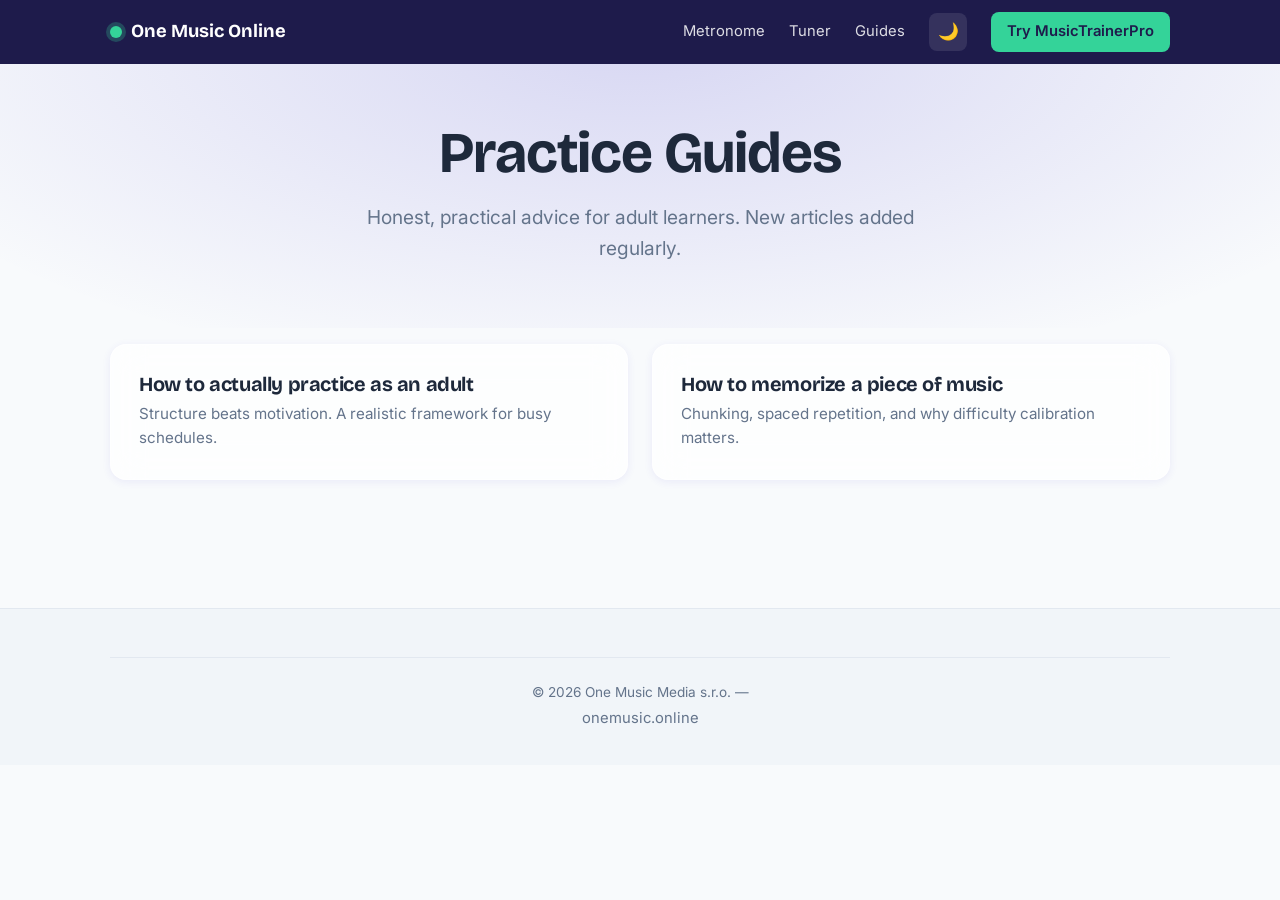
==== blog/index.html @ 5e0e583d "feat: initial scaffold — free music tools site Static site for onemusic.online. All four tools worki" ====
<!DOCTYPE html>
<html lang="en" data-theme="light">
<head>
    <meta charset="UTF-8">
    <meta name="viewport" content="width=device-width, initial-scale=1.0">
    <title>Practice Guides for Musicians | One Music Online</title>
    <meta name="description" content="Practical, no-fluff guides on practising, memorizing music, and music theory for adult learners.">
    <link rel="canonical" href="https://onemusic.online/blog/">
    <link rel="preconnect" href="https://fonts.googleapis.com">
    <link rel="preconnect" href="https://fonts.gstatic.com" crossorigin>
    <link href="https://fonts.googleapis.com/css2?family=Bricolage+Grotesque:wght@600;700;800&family=Inter:wght@400;500;600;700&display=swap" rel="stylesheet">
    <link rel="stylesheet" href="/assets/css/site.css">
</head>
<body>
    <nav class="nav">
        <div class="container nav__inner">
            <a class="nav__brand" href="/"><span class="nav__dot"></span>One Music Online</a>
            <div class="nav__links">
                <a href="/tools/metronome.html">Metronome</a>
                <a href="/tools/tuner.html">Tuner</a>
                <a href="/blog/">Guides</a>
                <button class="theme-toggle" aria-label="Toggle theme">🌙</button>
                <a class="nav__cta" href="https://musictrainer.pro">Try MusicTrainerPro</a>
            </div>
        </div>
    </nav>

    <header class="hero" style="padding:3.5rem 0 2rem">
        <div class="container">
            <h1>Practice Guides</h1>
            <p>Honest, practical advice for adult learners. New articles added regularly.</p>
        </div>
    </header>

    <section class="section" style="padding-top:1rem">
        <div class="container">
            <div class="grid">
                <a class="card" href="/blog/how-to-practice-as-an-adult.html">
                    <h3>How to actually practice as an adult</h3>
                    <p>Structure beats motivation. A realistic framework for busy schedules.</p>
                </a>
                <a class="card" href="/blog/how-to-memorize-a-piece.html">
                    <h3>How to memorize a piece of music</h3>
                    <p>Chunking, spaced repetition, and why difficulty calibration matters.</p>
                </a>
                <!-- AGENT NOTE: Content Agent appends new article cards here. See docs/08 SOP-01. -->
            </div>
        </div>
    </section>

    <footer class="footer">
        <div class="container">
            <div class="footer__bottom">© <span id="year"></span> One Music Media s.r.o. — <a href="/">onemusic.online</a></div>
        </div>
    </footer>

    <script src="/assets/js/theme.js"></script>
    <script>document.getElementById('year').textContent = new Date().getFullYear();</script>
</body>
</html>
---- assets/css/site.css ----
/* ════════════════════════════════════════════════════════════
   onemusic.online — shared design system
   Brand DNA matches MusicTrainerPro:
   Indigo #4338CA · Emerald #34D399 · Deep #1E1B4B
   Fonts: Bricolage Grotesque (display), Inter (body)
   Light/dark via [data-theme]
════════════════════════════════════════════════════════════ */

:root, [data-theme="light"] {
    --primary: #4338CA;
    --primary-dark: #3730A3;
    --primary-light: #6366F1;
    --accent: #34D399;
    --accent-dark: #10B981;
    --deep: #1E1B4B;
    --surface: #F8FAFC;
    --surface-2: #F1F5F9;
    --text: #1E293B;
    --text-muted: #64748B;
    --border: #E2E8F0;

    --glass-bg: rgba(255,255,255,0.72);
    --glass-border: rgba(255,255,255,0.5);
    --glass-blur: blur(16px);

    --shadow-sm: 0 1px 2px rgba(0,0,0,0.05);
    --shadow: 0 2px 8px rgba(67,56,202,0.08);
    --shadow-lg: 0 8px 24px rgba(67,56,202,0.12);
    --shadow-float: 0 16px 48px rgba(67,56,202,0.15);

    --radius-sm: 8px;
    --radius: 12px;
    --radius-lg: 16px;
    --radius-xl: 24px;

    --font-display: 'Bricolage Grotesque', 'Helvetica Neue', sans-serif;
    --font-body: 'Inter', 'Helvetica Neue', sans-serif;
}

[data-theme="dark"] {
    --primary: #818CF8;
    --primary-dark: #6366F1;
    --primary-light: #A5B4FC;
    --accent: #6EE7B7;
    --accent-dark: #34D399;
    --surface: #0B0F1A;
    --surface-2: #151B2B;
    --text: #F1F5F9;
    --text-muted: #94A3B8;
    --border: #1E293B;
    --glass-bg: rgba(11,15,26,0.8);
    --glass-border: rgba(255,255,255,0.08);
    --shadow: 0 2px 8px rgba(0,0,0,0.4);
    --shadow-lg: 0 8px 24px rgba(0,0,0,0.5);
    --shadow-float: 0 16px 48px rgba(0,0,0,0.6);
}

* { box-sizing: border-box; margin: 0; padding: 0; }

html { scroll-behavior: smooth; }

body {
    font-family: var(--font-body);
    font-size: 1rem;
    line-height: 1.6;
    color: var(--text);
    background: var(--surface);
    -webkit-font-smoothing: antialiased;
}

h1, h2, h3, .display {
    font-family: var(--font-display);
    line-height: 1.15;
    letter-spacing: -0.02em;
    color: var(--text);
}

a { color: var(--primary); text-decoration: none; }
a:hover { text-decoration: underline; }

.container { max-width: 1100px; margin: 0 auto; padding: 0 1.25rem; }

/* ── Top nav ── */
.nav {
    position: sticky; top: 0; z-index: 50;
    background: var(--deep);
    color: #fff;
}
.nav__inner {
    display: flex; align-items: center; justify-content: space-between;
    height: 64px;
}
.nav__brand { display: flex; align-items: center; gap: .55rem; font-family: var(--font-display); font-weight: 700; font-size: 1.15rem; color: #fff; }
.nav__brand:hover { text-decoration: none; }
.nav__dot { width: 12px; height: 12px; border-radius: 50%; background: var(--accent); box-shadow: 0 0 0 4px rgba(52,211,153,.25); }
.nav__links { display: flex; align-items: center; gap: 1.5rem; }
.nav__links a { color: rgba(255,255,255,.85); font-size: .925rem; }
.nav__links a:hover { color: #fff; text-decoration: none; }
.nav__cta {
    background: var(--accent); color: var(--deep) !important;
    padding: .5rem 1rem; border-radius: var(--radius-sm); font-weight: 600;
}
.nav__cta:hover { background: var(--accent-dark); }
.theme-toggle {
    background: rgba(255,255,255,.1); color: #fff; border: 0;
    width: 38px; height: 38px; border-radius: var(--radius-sm); cursor: pointer; font-size: 1.05rem;
}
.theme-toggle:hover { background: rgba(255,255,255,.2); }

/* ── Hero ── */
.hero {
    padding: 5rem 0 4rem;
    background: radial-gradient(1200px 500px at 50% -10%, rgba(67,56,202,.18), transparent 70%);
    text-align: center;
}
.hero h1 { font-size: clamp(2.2rem, 5vw, 3.6rem); margin-bottom: 1rem; }
.hero p { font-size: 1.2rem; color: var(--text-muted); max-width: 620px; margin: 0 auto 2rem; }
.hero .accent { color: var(--primary); }

/* ── Buttons ── */
.btn {
    display: inline-flex; align-items: center; gap: .5rem;
    padding: .8rem 1.5rem; border-radius: var(--radius); font-weight: 600;
    border: 0; cursor: pointer; font-size: 1rem; font-family: var(--font-body);
    transition: transform .12s ease, box-shadow .12s ease;
}
.btn:hover { text-decoration: none; transform: translateY(-1px); }
.btn--primary { background: var(--primary); color: #fff; box-shadow: var(--shadow); }
.btn--primary:hover { background: var(--primary-dark); box-shadow: var(--shadow-lg); }
.btn--accent { background: var(--accent); color: var(--deep); }
.btn--accent:hover { background: var(--accent-dark); }
.btn--ghost { background: transparent; color: var(--primary); border: 1.5px solid var(--border); }
.btn--lg { padding: 1rem 2rem; font-size: 1.1rem; }

/* ── Section ── */
.section { padding: 4rem 0; }
.section__head { text-align: center; margin-bottom: 2.5rem; }
.section__head h2 { font-size: clamp(1.8rem, 4vw, 2.4rem); margin-bottom: .75rem; }
.section__head p { color: var(--text-muted); max-width: 560px; margin: 0 auto; }

/* ── Tool grid ── */
.grid { display: grid; gap: 1.5rem; grid-template-columns: repeat(auto-fit, minmax(260px, 1fr)); }
.card {
    background: var(--glass-bg);
    backdrop-filter: var(--glass-blur);
    -webkit-backdrop-filter: var(--glass-blur);
    border: 1px solid var(--glass-border);
    border-radius: var(--radius-lg);
    padding: 1.75rem;
    box-shadow: var(--shadow);
    transition: transform .15s ease, box-shadow .15s ease;
    display: block; color: var(--text);
}
a.card:hover { text-decoration: none; transform: translateY(-3px); box-shadow: var(--shadow-lg); }
.card__icon { font-size: 2rem; margin-bottom: .75rem; display: block; }
.card h3 { font-size: 1.25rem; margin-bottom: .4rem; }
.card p { color: var(--text-muted); font-size: .95rem; }
.card--soon { opacity: .6; }
.badge {
    display: inline-block; font-size: .7rem; font-weight: 700; letter-spacing: .03em;
    text-transform: uppercase; padding: .2rem .55rem; border-radius: 999px;
    background: var(--surface-2); color: var(--text-muted); margin-left: .5rem;
}
.badge--new { background: rgba(52,211,153,.18); color: var(--accent-dark); }

/* ── Tool page shell ── */
.tool { max-width: 640px; margin: 0 auto; padding: 3rem 1.25rem; text-align: center; }
.tool h1 { font-size: 2.2rem; margin-bottom: .5rem; }
.tool__sub { color: var(--text-muted); margin-bottom: 2.5rem; }
.tool__panel {
    background: var(--glass-bg); backdrop-filter: var(--glass-blur);
    border: 1px solid var(--glass-border); border-radius: var(--radius-xl);
    padding: 2.5rem 2rem; box-shadow: var(--shadow-lg);
}
.tool__readout { font-family: var(--font-display); font-weight: 700; }
.control-row { display: flex; align-items: center; justify-content: center; gap: 1rem; flex-wrap: wrap; margin: 1.25rem 0; }
input[type="range"] { width: 100%; accent-color: var(--primary); }
select, input[type="number"] {
    font-family: var(--font-body); font-size: 1rem; padding: .55rem .75rem;
    border: 1.5px solid var(--border); border-radius: var(--radius-sm);
    background: var(--surface); color: var(--text);
}
.iconbtn {
    width: 44px; height: 44px; border-radius: var(--radius-sm); border: 1.5px solid var(--border);
    background: var(--surface); color: var(--text); cursor: pointer; font-size: 1.2rem;
}
.iconbtn:hover { border-color: var(--primary); }

/* ── SEO content prose ── */
.prose { max-width: 720px; margin: 0 auto; }
.prose h2 { font-size: 1.5rem; margin: 2rem 0 .75rem; }
.prose p { color: var(--text-muted); margin-bottom: 1rem; }
.prose ul { color: var(--text-muted); margin: 0 0 1rem 1.25rem; }

/* ── CTA band ── */
.cta-band {
    background: linear-gradient(135deg, var(--deep), var(--primary));
    color: #fff; border-radius: var(--radius-xl);
    padding: 3rem 2rem; text-align: center; margin: 3rem 0;
}
.cta-band h2 { color: #fff; margin-bottom: .75rem; }
.cta-band p { color: rgba(255,255,255,.85); margin-bottom: 1.5rem; }

/* ── Footer ── */
.footer { background: var(--surface-2); border-top: 1px solid var(--border); padding: 3rem 0 2rem; margin-top: 4rem; }
.footer__grid { display: grid; gap: 2rem; grid-template-columns: 2fr 1fr 1fr 1fr; margin-bottom: 2rem; }
.footer__brand { font-family: var(--font-display); font-weight: 700; font-size: 1.1rem; margin-bottom: .5rem; }
.footer h4 { font-size: .85rem; text-transform: uppercase; letter-spacing: .05em; color: var(--text-muted); margin-bottom: .75rem; }
.footer a { display: block; color: var(--text-muted); font-size: .925rem; padding: .2rem 0; }
.footer a:hover { color: var(--primary); }
.footer__bottom { border-top: 1px solid var(--border); padding-top: 1.5rem; color: var(--text-muted); font-size: .85rem; text-align: center; }

@media (max-width: 720px) {
    .nav__links a:not(.nav__cta) { display: none; }
    .footer__grid { grid-template-columns: 1fr 1fr; }
}
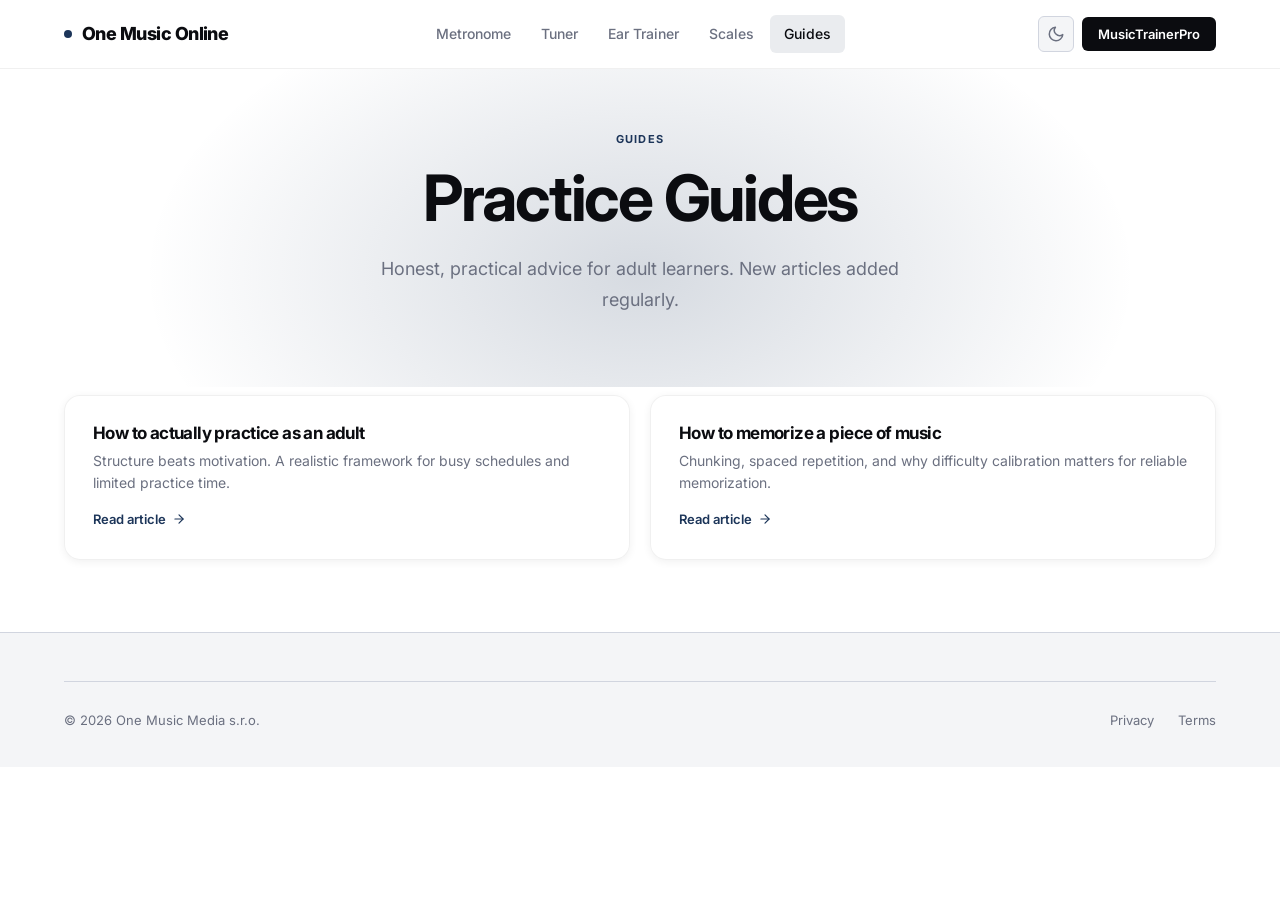
==== commit fe753fb6: "Redesign: ink/navy palette, Inter font, SVG icons, zero emoji - Replace indigo/emerald with ink + na" ====
--- a/blog/index.html
+++ b/blog/index.html
@@ -3,54 +3,92 @@
 <head>
     <meta charset="UTF-8">
     <meta name="viewport" content="width=device-width, initial-scale=1.0">
+    <meta http-equiv="X-UA-Compatible" content="IE=edge">
     <title>Practice Guides for Musicians | One Music Online</title>
     <meta name="description" content="Practical, no-fluff guides on practising, memorizing music, and music theory for adult learners.">
+    <meta name="robots" content="index, follow">
     <link rel="canonical" href="https://onemusic.online/blog/">
+    <meta property="og:type" content="website">
+    <meta property="og:url" content="https://onemusic.online/blog/">
+    <meta property="og:title" content="Practice Guides — One Music Online">
+    <meta property="og:description" content="Practical guides on practising, memorizing music, and theory for adult learners.">
+    <link rel="icon" type="image/svg+xml" href="data:image/svg+xml,%3Csvg xmlns='http://www.w3.org/2000/svg' viewBox='0 0 24 24' fill='none' stroke='%23141619' stroke-width='2' stroke-linecap='round' stroke-linejoin='round'%3E%3Cpath d='M2 3h6a4 4 0 0 1 4 4v14a3 3 0 0 0-3-3H2z'/%3E%3Cpath d='M22 3h-6a4 4 0 0 0-4 4v14a3 3 0 0 1 3-3h7z'/%3E%3C/svg%3E">
     <link rel="preconnect" href="https://fonts.googleapis.com">
     <link rel="preconnect" href="https://fonts.gstatic.com" crossorigin>
-    <link href="https://fonts.googleapis.com/css2?family=Bricolage+Grotesque:wght@600;700;800&family=Inter:wght@400;500;600;700&display=swap" rel="stylesheet">
+    <link href="https://fonts.googleapis.com/css2?family=Inter:wght@400;500;600;700;800&display=swap" rel="stylesheet">
     <link rel="stylesheet" href="/assets/css/site.css">
 </head>
 <body>
-    <nav class="nav">
-        <div class="container nav__inner">
-            <a class="nav__brand" href="/"><span class="nav__dot"></span>One Music Online</a>
-            <div class="nav__links">
-                <a href="/tools/metronome.html">Metronome</a>
-                <a href="/tools/tuner.html">Tuner</a>
-                <a href="/blog/">Guides</a>
-                <button class="theme-toggle" aria-label="Toggle theme">🌙</button>
-                <a class="nav__cta" href="https://musictrainer.pro">Try MusicTrainerPro</a>
+
+    <nav class="nav" role="navigation" aria-label="Main navigation">
+        <div class="nav__inner">
+            <a href="/" class="nav__brand" aria-label="One Music Online home">
+                <span class="nav__dot" aria-hidden="true"></span>
+                One Music Online
+            </a>
+            <div class="nav__links" role="menubar">
+                <a href="/tools/metronome.html" role="menuitem">Metronome</a>
+                <a href="/tools/tuner.html" role="menuitem">Tuner</a>
+                <a href="/tools/ear-trainer.html" role="menuitem">Ear Trainer</a>
+                <a href="/tools/scale-explorer.html" role="menuitem">Scales</a>
+                <a href="/blog/" role="menuitem" class="active">Guides</a>
+            </div>
+            <div class="nav__actions">
+                <button class="theme-toggle" data-theme-toggle aria-label="Toggle theme" type="button">
+                    <svg class="icon-moon" viewBox="0 0 24 24" aria-hidden="true"><path d="M21 12.79A9 9 0 1 1 11.21 3 7 7 0 0 0 21 12.79z"/></svg>
+                </button>
+                <a class="nav__cta" href="https://musictrainer.pro">MusicTrainerPro</a>
+                <button class="nav__menu-btn" aria-label="Toggle menu" aria-expanded="false" type="button">
+                    <svg class="icon-menu" viewBox="0 0 24 24" aria-hidden="true"><line x1="4" y1="12" x2="20" y2="12"/><line x1="4" y1="6" x2="20" y2="6"/><line x1="4" y1="18" x2="20" y2="18"/></svg>
+                </button>
             </div>
         </div>
     </nav>
 
-    <header class="hero" style="padding:3.5rem 0 2rem">
+    <main id="main-content">
+
+        <section class="hero" style="padding: 3.5rem 0 2.5rem;">
+            <div class="container hero__content">
+                <span class="section__label">Guides</span>
+                <h1>Practice Guides</h1>
+                <p>Honest, practical advice for adult learners. New articles added regularly.</p>
+            </div>
+        </section>
+
+        <section class="section" style="padding-top: 0.5rem;">
+            <div class="container">
+                <div class="grid">
+                    <a class="guide-card fade-in" href="/blog/how-to-practice-as-an-adult.html">
+                        <h3>How to actually practice as an adult</h3>
+                        <p>Structure beats motivation. A realistic framework for busy schedules and limited practice time.</p>
+                        <span class="guide-card__link">
+                            Read article
+                            <svg style="width:14px;height:14px" viewBox="0 0 24 24" fill="none" stroke="currentColor" stroke-width="2" stroke-linecap="round" stroke-linejoin="round" aria-hidden="true"><line x1="5" y1="12" x2="19" y2="12"/><polyline points="12 5 19 12 12 19"/></svg>
+                        </span>
+                    </a>
+                    <a class="guide-card fade-in" href="/blog/how-to-memorize-a-piece.html">
+                        <h3>How to memorize a piece of music</h3>
+                        <p>Chunking, spaced repetition, and why difficulty calibration matters for reliable memorization.</p>
+                        <span class="guide-card__link">
+                            Read article
+                            <svg style="width:14px;height:14px" viewBox="0 0 24 24" fill="none" stroke="currentColor" stroke-width="2" stroke-linecap="round" stroke-linejoin="round" aria-hidden="true"><line x1="5" y1="12" x2="19" y2="12"/><polyline points="12 5 19 12 12 19"/></svg>
+                        </span>
+                    </a>
+                </div>
+            </div>
+        </section>
+
+    </main>
+
+    <footer class="footer" role="contentinfo">
         <div class="container">
-            <h1>Practice Guides</h1>
-            <p>Honest, practical advice for adult learners. New articles added regularly.</p>
-        </div>
-    </header>
-
-    <section class="section" style="padding-top:1rem">
-        <div class="container">
-            <div class="grid">
-                <a class="card" href="/blog/how-to-practice-as-an-adult.html">
-                    <h3>How to actually practice as an adult</h3>
-                    <p>Structure beats motivation. A realistic framework for busy schedules.</p>
-                </a>
-                <a class="card" href="/blog/how-to-memorize-a-piece.html">
-                    <h3>How to memorize a piece of music</h3>
-                    <p>Chunking, spaced repetition, and why difficulty calibration matters.</p>
-                </a>
-                <!-- AGENT NOTE: Content Agent appends new article cards here. See docs/08 SOP-01. -->
+            <div class="footer__bottom">
+                <span>&copy; <span id="year"></span> One Music Media s.r.o.</span>
+                <div class="footer__legal">
+                    <a href="https://musictrainer.pro/privacy">Privacy</a>
+                    <a href="https://musictrainer.pro/terms">Terms</a>
+                </div>
             </div>
-        </div>
-    </section>
-
-    <footer class="footer">
-        <div class="container">
-            <div class="footer__bottom">© <span id="year"></span> One Music Media s.r.o. — <a href="/">onemusic.online</a></div>
         </div>
     </footer>
 
--- a/assets/css/site.css
+++ b/assets/css/site.css
@@ -1,216 +1,1156 @@
-/* ════════════════════════════════════════════════════════════
-   onemusic.online — shared design system
-   Brand DNA matches MusicTrainerPro:
-   Indigo #4338CA · Emerald #34D399 · Deep #1E1B4B
-   Fonts: Bricolage Grotesque (display), Inter (body)
-   Light/dark via [data-theme]
-════════════════════════════════════════════════════════════ */
-
+/*
+ * One Music Online — shared design system
+ * onemusic.online
+ *
+ * Palette: ink + navy (matches One Music Media corporate site)
+ * Font: Inter via Google Fonts (display + body)
+ * Light/dark via [data-theme]
+ *
+ * Aesthetic: serious · modern · understated · professional
+ */
+
+/* ── Custom Properties ── */
 :root, [data-theme="light"] {
-    --primary: #4338CA;
-    --primary-dark: #3730A3;
-    --primary-light: #6366F1;
-    --accent: #34D399;
-    --accent-dark: #10B981;
-    --deep: #1E1B4B;
-    --surface: #F8FAFC;
-    --surface-2: #F1F5F9;
-    --text: #1E293B;
-    --text-muted: #64748B;
-    --border: #E2E8F0;
-
-    --glass-bg: rgba(255,255,255,0.72);
-    --glass-border: rgba(255,255,255,0.5);
-    --glass-blur: blur(16px);
-
-    --shadow-sm: 0 1px 2px rgba(0,0,0,0.05);
-    --shadow: 0 2px 8px rgba(67,56,202,0.08);
-    --shadow-lg: 0 8px 24px rgba(67,56,202,0.12);
-    --shadow-float: 0 16px 48px rgba(67,56,202,0.15);
-
-    --radius-sm: 8px;
-    --radius: 12px;
-    --radius-lg: 16px;
-    --radius-xl: 24px;
-
-    --font-display: 'Bricolage Grotesque', 'Helvetica Neue', sans-serif;
-    --font-body: 'Inter', 'Helvetica Neue', sans-serif;
+    --ink-900: #0B0C10;
+    --ink-800: #141619;
+    --ink-700: #2D3037;
+    --ink-600: #4A4E59;
+    --ink-500: #6B7080;
+    --ink-400: #8A8F9E;
+    --ink-300: #B0B5C1;
+    --ink-200: #D1D5DF;
+    --ink-100: #EAECEF;
+    --ink-50:  #F4F5F7;
+
+    --navy-900: #0F1D32;
+    --navy-800: #162744;
+    --navy-700: #1C3559;
+    --navy-600: #244472;
+    --navy-500: #2E5A8C;
+    --navy-400: #3B72B0;
+    --navy-300: #5B8EC9;
+    --navy-200: #8EB4E2;
+    --navy-100: #BFD4F1;
+    --navy-50:  #E3EDF7;
+
+    --primary: var(--navy-700);
+    --primary-dark: var(--navy-800);
+    --primary-light: var(--navy-400);
+    --primary-glow: rgba(28, 53, 89, 0.10);
+    --primary-glow-strong: rgba(28, 53, 89, 0.18);
+
+    --text: var(--ink-900);
+    --text-secondary: var(--ink-700);
+    --text-muted: var(--ink-500);
+
+    --surface: #FFFFFF;
+    --surface-2: var(--ink-50);
+    --surface-3: var(--ink-100);
+    --border: var(--ink-200);
+    --border-strong: var(--ink-300);
+
+    --glass-bg: rgba(255, 255, 255, 0.88);
+    --glass-border: rgba(0, 0, 0, 0.06);
+    --glass-blur: blur(20px);
+
+    --shadow-sm: 0 1px 2px rgba(11, 12, 16, 0.04);
+    --shadow: 0 2px 8px rgba(11, 12, 16, 0.06);
+    --shadow-md: 0 4px 16px rgba(11, 12, 16, 0.08);
+    --shadow-lg: 0 8px 32px rgba(11, 12, 16, 0.10);
+    --shadow-xl: 0 16px 48px rgba(11, 12, 16, 0.12);
+
+    --radius-sm: 6px;
+    --radius: 8px;
+    --radius-lg: 12px;
+    --radius-xl: 16px;
+    --radius-2xl: 24px;
+
+    --font-display: 'Inter', 'Helvetica Neue', system-ui, sans-serif;
+    --font-body: 'Inter', 'Helvetica Neue', system-ui, sans-serif;
+
+    --transition-fast: 150ms ease;
+    --transition-base: 250ms ease;
+    --transition-slow: 400ms ease;
 }
 
 [data-theme="dark"] {
-    --primary: #818CF8;
-    --primary-dark: #6366F1;
-    --primary-light: #A5B4FC;
-    --accent: #6EE7B7;
-    --accent-dark: #34D399;
-    --surface: #0B0F1A;
-    --surface-2: #151B2B;
-    --text: #F1F5F9;
-    --text-muted: #94A3B8;
-    --border: #1E293B;
-    --glass-bg: rgba(11,15,26,0.8);
-    --glass-border: rgba(255,255,255,0.08);
-    --shadow: 0 2px 8px rgba(0,0,0,0.4);
-    --shadow-lg: 0 8px 24px rgba(0,0,0,0.5);
-    --shadow-float: 0 16px 48px rgba(0,0,0,0.6);
-}
-
-* { box-sizing: border-box; margin: 0; padding: 0; }
-
-html { scroll-behavior: smooth; }
+    --primary: var(--navy-400);
+    --primary-dark: var(--navy-500);
+    --primary-light: var(--navy-300);
+    --primary-glow: rgba(59, 114, 176, 0.12);
+    --primary-glow-strong: rgba(59, 114, 176, 0.20);
+
+    --text: #E8EAF0;
+    --text-secondary: #B0B5C1;
+    --text-muted: #6B7080;
+
+    --surface: #0B0C10;
+    --surface-2: #141619;
+    --surface-3: #1E2028;
+    --border: #2D3037;
+    --border-strong: #4A4E59;
+
+    --glass-bg: rgba(11, 12, 16, 0.90);
+    --glass-border: rgba(255, 255, 255, 0.04);
+    --glass-blur: blur(20px);
+
+    --shadow-sm: 0 1px 2px rgba(0, 0, 0, 0.3);
+    --shadow: 0 2px 8px rgba(0, 0, 0, 0.4);
+    --shadow-md: 0 4px 16px rgba(0, 0, 0, 0.5);
+    --shadow-lg: 0 8px 32px rgba(0, 0, 0, 0.55);
+    --shadow-xl: 0 16px 48px rgba(0, 0, 0, 0.6);
+}
+
+/* ── Reset ── */
+*, *::before, *::after {
+    box-sizing: border-box;
+    margin: 0;
+    padding: 0;
+}
+
+html {
+    scroll-behavior: smooth;
+    -webkit-text-size-adjust: 100%;
+    scroll-padding-top: 76px;
+}
 
 body {
     font-family: var(--font-body);
-    font-size: 1rem;
+    font-size: 16px;
     line-height: 1.6;
     color: var(--text);
     background: var(--surface);
     -webkit-font-smoothing: antialiased;
-}
-
-h1, h2, h3, .display {
+    -moz-osx-font-smoothing: grayscale;
+    overflow-x: hidden;
+}
+
+img, svg {
+    max-width: 100%;
+    height: auto;
+    display: block;
+}
+
+a {
+    color: var(--primary);
+    text-decoration: none;
+    transition: color var(--transition-fast);
+}
+
+a:hover {
+    color: var(--primary-dark);
+}
+
+[data-theme="dark"] a:hover {
+    color: var(--primary-light);
+}
+
+/* ── Typography ── */
+h1, h2, h3, h4 {
     font-family: var(--font-display);
     line-height: 1.15;
-    letter-spacing: -0.02em;
-    color: var(--text);
-}
-
-a { color: var(--primary); text-decoration: none; }
-a:hover { text-decoration: underline; }
-
-.container { max-width: 1100px; margin: 0 auto; padding: 0 1.25rem; }
-
-/* ── Top nav ── */
-.nav {
-    position: sticky; top: 0; z-index: 50;
-    background: var(--deep);
-    color: #fff;
-}
-.nav__inner {
-    display: flex; align-items: center; justify-content: space-between;
-    height: 64px;
-}
-.nav__brand { display: flex; align-items: center; gap: .55rem; font-family: var(--font-display); font-weight: 700; font-size: 1.15rem; color: #fff; }
-.nav__brand:hover { text-decoration: none; }
-.nav__dot { width: 12px; height: 12px; border-radius: 50%; background: var(--accent); box-shadow: 0 0 0 4px rgba(52,211,153,.25); }
-.nav__links { display: flex; align-items: center; gap: 1.5rem; }
-.nav__links a { color: rgba(255,255,255,.85); font-size: .925rem; }
-.nav__links a:hover { color: #fff; text-decoration: none; }
-.nav__cta {
-    background: var(--accent); color: var(--deep) !important;
-    padding: .5rem 1rem; border-radius: var(--radius-sm); font-weight: 600;
-}
-.nav__cta:hover { background: var(--accent-dark); }
-.theme-toggle {
-    background: rgba(255,255,255,.1); color: #fff; border: 0;
-    width: 38px; height: 38px; border-radius: var(--radius-sm); cursor: pointer; font-size: 1.05rem;
-}
-.theme-toggle:hover { background: rgba(255,255,255,.2); }
-
-/* ── Hero ── */
-.hero {
-    padding: 5rem 0 4rem;
-    background: radial-gradient(1200px 500px at 50% -10%, rgba(67,56,202,.18), transparent 70%);
-    text-align: center;
-}
-.hero h1 { font-size: clamp(2.2rem, 5vw, 3.6rem); margin-bottom: 1rem; }
-.hero p { font-size: 1.2rem; color: var(--text-muted); max-width: 620px; margin: 0 auto 2rem; }
-.hero .accent { color: var(--primary); }
+    letter-spacing: -0.035em;
+    color: var(--text);
+    font-weight: 700;
+}
+
+h1 { font-size: clamp(2.5rem, 5.5vw, 4rem); }
+h2 { font-size: clamp(1.5rem, 3.5vw, 2.25rem); }
+h3 { font-size: 1.25rem; }
+h4 { font-size: 1.0625rem; }
+
+p {
+    color: var(--text-secondary);
+    line-height: 1.7;
+}
+
+strong {
+    font-weight: 600;
+    color: var(--text);
+}
+
+/* ── Utility ── */
+.container {
+    max-width: 1200px;
+    margin: 0 auto;
+    padding: 0 1.5rem;
+}
+
+.container--narrow {
+    max-width: 780px;
+}
+
+.sr-only {
+    position: absolute;
+    width: 1px;
+    height: 1px;
+    padding: 0;
+    margin: -1px;
+    overflow: hidden;
+    clip: rect(0, 0, 0, 0);
+    white-space: nowrap;
+    border: 0;
+}
 
 /* ── Buttons ── */
 .btn {
-    display: inline-flex; align-items: center; gap: .5rem;
-    padding: .8rem 1.5rem; border-radius: var(--radius); font-weight: 600;
-    border: 0; cursor: pointer; font-size: 1rem; font-family: var(--font-body);
-    transition: transform .12s ease, box-shadow .12s ease;
-}
-.btn:hover { text-decoration: none; transform: translateY(-1px); }
-.btn--primary { background: var(--primary); color: #fff; box-shadow: var(--shadow); }
-.btn--primary:hover { background: var(--primary-dark); box-shadow: var(--shadow-lg); }
-.btn--accent { background: var(--accent); color: var(--deep); }
-.btn--accent:hover { background: var(--accent-dark); }
-.btn--ghost { background: transparent; color: var(--primary); border: 1.5px solid var(--border); }
-.btn--lg { padding: 1rem 2rem; font-size: 1.1rem; }
+    display: inline-flex;
+    align-items: center;
+    justify-content: center;
+    gap: 0.5rem;
+    padding: 0.8125rem 1.625rem;
+    border-radius: var(--radius);
+    font-weight: 600;
+    font-size: 0.9375rem;
+    font-family: var(--font-body);
+    border: none;
+    cursor: pointer;
+    transition: all var(--transition-base);
+    text-decoration: none;
+    white-space: nowrap;
+}
+
+.btn:hover {
+    text-decoration: none;
+    transform: translateY(-1px);
+}
+
+.btn--primary {
+    background: var(--ink-900);
+    color: #fff;
+    box-shadow: var(--shadow-sm);
+}
+
+[data-theme="dark"] .btn--primary {
+    background: var(--primary);
+}
+
+.btn--primary:hover {
+    background: var(--navy-800);
+    box-shadow: var(--shadow-md);
+    color: #fff;
+}
+
+[data-theme="dark"] .btn--primary:hover {
+    background: var(--primary-dark);
+}
+
+.btn--outline {
+    background: transparent;
+    color: var(--text);
+    border: 1.5px solid var(--border-strong);
+}
+
+.btn--outline:hover {
+    border-color: var(--ink-900);
+    color: var(--ink-900);
+    background: var(--surface-2);
+}
+
+[data-theme="dark"] .btn--outline:hover {
+    border-color: var(--primary-light);
+    color: var(--primary-light);
+    background: var(--primary-glow);
+}
+
+.btn--ghost {
+    background: var(--glass-bg);
+    color: var(--text);
+    backdrop-filter: var(--glass-blur);
+    border: 1px solid var(--glass-border);
+}
+
+.btn--ghost:hover {
+    background: var(--surface-3);
+    color: var(--text);
+}
+
+.btn--lg {
+    padding: 1rem 2rem;
+    font-size: 1rem;
+    border-radius: var(--radius-lg);
+}
+
+/* Arrow icon helper */
+.btn .arrow {
+    display: inline-block;
+    width: 16px;
+    height: 16px;
+    transition: transform var(--transition-fast);
+}
+
+.btn:hover .arrow {
+    transform: translateX(2px);
+}
+
+/* ── Navigation ── */
+.nav {
+    position: sticky;
+    top: 0;
+    z-index: 100;
+    background: var(--glass-bg);
+    backdrop-filter: var(--glass-blur);
+    -webkit-backdrop-filter: var(--glass-blur);
+    border-bottom: 1px solid var(--glass-border);
+    transition: all var(--transition-base);
+}
+
+.nav.scrolled {
+    box-shadow: var(--shadow);
+}
+
+.nav__inner {
+    display: flex;
+    align-items: center;
+    justify-content: space-between;
+    height: 68px;
+    max-width: 1200px;
+    margin: 0 auto;
+    padding: 0 1.5rem;
+}
+
+.nav__brand {
+    display: flex;
+    align-items: center;
+    gap: 0.625rem;
+    font-family: var(--font-display);
+    font-weight: 800;
+    font-size: 1.125rem;
+    color: var(--text);
+    text-decoration: none;
+    letter-spacing: -0.03em;
+}
+
+.nav__brand:hover {
+    text-decoration: none;
+    color: var(--text);
+}
+
+.nav__dot {
+    width: 8px;
+    height: 8px;
+    border-radius: 50%;
+    background: var(--primary);
+    flex-shrink: 0;
+}
+
+.nav__links {
+    display: flex;
+    align-items: center;
+    gap: 0.125rem;
+}
+
+.nav__links a {
+    color: var(--text-muted);
+    font-size: 0.875rem;
+    font-weight: 500;
+    padding: 0.5rem 0.875rem;
+    border-radius: var(--radius-sm);
+    transition: all var(--transition-fast);
+    text-decoration: none;
+}
+
+.nav__links a:hover {
+    color: var(--text);
+    background: var(--surface-3);
+    text-decoration: none;
+}
+
+.nav__links a.active {
+    color: var(--text);
+    background: var(--surface-3);
+}
+
+.nav__actions {
+    display: flex;
+    align-items: center;
+    gap: 0.5rem;
+}
+
+.nav__cta {
+    background: var(--ink-900);
+    color: #fff !important;
+    padding: 0.4375rem 1rem;
+    border-radius: var(--radius-sm);
+    font-weight: 600;
+    font-size: 0.8125rem;
+}
+
+[data-theme="dark"] .nav__cta {
+    background: var(--primary);
+    color: var(--ink-900) !important;
+}
+
+.nav__cta:hover {
+    background: var(--navy-800);
+    color: #fff !important;
+    text-decoration: none;
+}
+
+[data-theme="dark"] .nav__cta:hover {
+    background: var(--primary-dark);
+    color: var(--ink-900) !important;
+}
+
+.theme-toggle {
+    background: var(--surface-2);
+    color: var(--text-muted);
+    border: 1px solid var(--border);
+    width: 36px;
+    height: 36px;
+    border-radius: var(--radius-sm);
+    cursor: pointer;
+    display: flex;
+    align-items: center;
+    justify-content: center;
+    transition: all var(--transition-fast);
+}
+
+.theme-toggle:hover {
+    color: var(--text);
+    border-color: var(--border-strong);
+    background: var(--surface-3);
+}
+
+.theme-toggle svg {
+    width: 18px;
+    height: 18px;
+    fill: none;
+    stroke: currentColor;
+    stroke-width: 2;
+    stroke-linecap: round;
+    stroke-linejoin: round;
+}
+
+/* Mobile nav */
+.nav__menu-btn {
+    display: none;
+    background: none;
+    border: none;
+    color: var(--text);
+    cursor: pointer;
+    padding: 0.5rem;
+}
+
+.nav__menu-btn svg {
+    width: 22px;
+    height: 22px;
+    fill: none;
+    stroke: currentColor;
+    stroke-width: 2;
+    stroke-linecap: round;
+    stroke-linejoin: round;
+}
+
+@media (max-width: 768px) {
+    .nav__menu-btn {
+        display: block;
+    }
+    .nav__links {
+        display: none;
+        position: absolute;
+        top: 68px;
+        left: 0;
+        right: 0;
+        background: var(--glass-bg);
+        backdrop-filter: var(--glass-blur);
+        -webkit-backdrop-filter: var(--glass-blur);
+        border-bottom: 1px solid var(--border);
+        flex-direction: column;
+        padding: 0.75rem 1.5rem;
+        gap: 0;
+        box-shadow: var(--shadow-lg);
+    }
+    .nav__links.open {
+        display: flex;
+    }
+    .nav__links a {
+        padding: 0.75rem 0.875rem;
+        width: 100%;
+    }
+}
+
+/* ── Hero Section ── */
+.hero {
+    position: relative;
+    padding: 5.5rem 0 4.5rem;
+    overflow: hidden;
+}
+
+.hero::before {
+    content: '';
+    position: absolute;
+    top: -30%;
+    left: 50%;
+    transform: translateX(-50%);
+    width: 1000px;
+    height: 600px;
+    background: radial-gradient(ellipse at center, var(--primary-glow-strong) 0%, transparent 70%);
+    pointer-events: none;
+    z-index: 0;
+}
+
+.hero__content {
+    position: relative;
+    z-index: 1;
+    text-align: center;
+    max-width: 720px;
+    margin: 0 auto;
+}
+
+.hero__subtitle {
+    display: inline-flex;
+    align-items: center;
+    gap: 0.5rem;
+    padding: 0.3125rem 0.875rem;
+    background: var(--primary-glow);
+    color: var(--primary);
+    border-radius: var(--radius-full);
+    font-size: 0.8125rem;
+    font-weight: 600;
+    margin-bottom: 1.5rem;
+    border: 1px solid var(--primary-glow-strong);
+    letter-spacing: 0.02em;
+}
+
+.hero__subtitle-dot {
+    width: 6px;
+    height: 6px;
+    border-radius: 50%;
+    background: var(--primary);
+    animation: pulse-dot 2s ease-in-out infinite;
+}
+
+@keyframes pulse-dot {
+    0%, 100% { opacity: 1; transform: scale(1); }
+    50% { opacity: 0.5; transform: scale(1.3); }
+}
+
+.hero h1 {
+    margin-bottom: 1.25rem;
+}
+
+.hero h1 .accent {
+    background: linear-gradient(135deg, var(--ink-900) 0%, var(--primary) 100%);
+    -webkit-background-clip: text;
+    -webkit-text-fill-color: transparent;
+    background-clip: text;
+}
+
+.hero p {
+    font-size: 1.125rem;
+    color: var(--text-muted);
+    max-width: 580px;
+    margin: 0 auto 2rem;
+    line-height: 1.7;
+}
+
+.hero__actions {
+    display: flex;
+    align-items: center;
+    justify-content: center;
+    gap: 0.875rem;
+    flex-wrap: wrap;
+}
 
 /* ── Section ── */
-.section { padding: 4rem 0; }
-.section__head { text-align: center; margin-bottom: 2.5rem; }
-.section__head h2 { font-size: clamp(1.8rem, 4vw, 2.4rem); margin-bottom: .75rem; }
-.section__head p { color: var(--text-muted); max-width: 560px; margin: 0 auto; }
-
-/* ── Tool grid ── */
-.grid { display: grid; gap: 1.5rem; grid-template-columns: repeat(auto-fit, minmax(260px, 1fr)); }
-.card {
+.section {
+    padding: 4.5rem 0;
+}
+
+.section--alt {
+    background: var(--surface-2);
+}
+
+.section__head {
+    text-align: center;
+    margin-bottom: 3rem;
+}
+
+.section__head h2 {
+    margin-bottom: 0.75rem;
+}
+
+.section__head p {
+    font-size: 1.0625rem;
+    color: var(--text-muted);
+    max-width: 520px;
+    margin: 0 auto;
+}
+
+.section__label {
+    display: inline-block;
+    font-size: 0.6875rem;
+    font-weight: 700;
+    text-transform: uppercase;
+    letter-spacing: 0.12em;
+    color: var(--primary);
+    margin-bottom: 0.75rem;
+}
+
+/* ── Cards Grid ── */
+.grid {
+    display: grid;
+    gap: 1.25rem;
+    grid-template-columns: repeat(auto-fit, minmax(260px, 1fr));
+}
+
+.grid--3 {
+    grid-template-columns: repeat(3, 1fr);
+}
+
+.grid--2 {
+    grid-template-columns: repeat(2, 1fr);
+}
+
+@media (max-width: 900px) {
+    .grid--3 {
+        grid-template-columns: 1fr;
+    }
+    .grid--2 {
+        grid-template-columns: 1fr;
+    }
+}
+
+/* ── Tool Card ── */
+.tool-card {
     background: var(--glass-bg);
     backdrop-filter: var(--glass-blur);
     -webkit-backdrop-filter: var(--glass-blur);
     border: 1px solid var(--glass-border);
-    border-radius: var(--radius-lg);
+    border-radius: var(--radius-xl);
+    padding: 2rem;
+    box-shadow: var(--shadow);
+    transition: all var(--transition-base);
+    text-decoration: none;
+    color: var(--text);
+    display: block;
+    position: relative;
+    overflow: hidden;
+}
+
+.tool-card:hover {
+    text-decoration: none;
+    color: var(--text);
+    transform: translateY(-3px);
+    box-shadow: var(--shadow-md);
+    border-color: var(--border-strong);
+}
+
+.tool-card__icon {
+    width: 48px;
+    height: 48px;
+    border-radius: var(--radius);
+    display: flex;
+    align-items: center;
+    justify-content: center;
+    margin-bottom: 1.125rem;
+    flex-shrink: 0;
+    background: var(--primary-glow);
+    color: var(--primary);
+}
+
+.tool-card__icon svg {
+    width: 24px;
+    height: 24px;
+    fill: none;
+    stroke: currentColor;
+    stroke-width: 1.5;
+    stroke-linecap: round;
+    stroke-linejoin: round;
+}
+
+.tool-card h3 {
+    margin-bottom: 0.375rem;
+    font-size: 1.125rem;
+}
+
+.tool-card p {
+    font-size: 0.875rem;
+    color: var(--text-muted);
+    line-height: 1.6;
+}
+
+.tool-card__badge {
+    position: absolute;
+    top: 1rem;
+    right: 1rem;
+    padding: 0.1875rem 0.5rem;
+    border-radius: var(--radius-full);
+    font-size: 0.6875rem;
+    font-weight: 700;
+    text-transform: uppercase;
+    letter-spacing: 0.06em;
+    background: var(--ink-900);
+    color: #fff;
+}
+
+[data-theme="dark"] .tool-card__badge {
+    background: var(--primary);
+    color: var(--ink-900);
+}
+
+/* ── Guide Card ── */
+.guide-card {
+    background: var(--glass-bg);
+    backdrop-filter: var(--glass-blur);
+    -webkit-backdrop-filter: var(--glass-blur);
+    border: 1px solid var(--glass-border);
+    border-radius: var(--radius-xl);
     padding: 1.75rem;
     box-shadow: var(--shadow);
-    transition: transform .15s ease, box-shadow .15s ease;
-    display: block; color: var(--text);
-}
-a.card:hover { text-decoration: none; transform: translateY(-3px); box-shadow: var(--shadow-lg); }
-.card__icon { font-size: 2rem; margin-bottom: .75rem; display: block; }
-.card h3 { font-size: 1.25rem; margin-bottom: .4rem; }
-.card p { color: var(--text-muted); font-size: .95rem; }
-.card--soon { opacity: .6; }
-.badge {
-    display: inline-block; font-size: .7rem; font-weight: 700; letter-spacing: .03em;
-    text-transform: uppercase; padding: .2rem .55rem; border-radius: 999px;
-    background: var(--surface-2); color: var(--text-muted); margin-left: .5rem;
-}
-.badge--new { background: rgba(52,211,153,.18); color: var(--accent-dark); }
-
-/* ── Tool page shell ── */
-.tool { max-width: 640px; margin: 0 auto; padding: 3rem 1.25rem; text-align: center; }
-.tool h1 { font-size: 2.2rem; margin-bottom: .5rem; }
-.tool__sub { color: var(--text-muted); margin-bottom: 2.5rem; }
+    transition: all var(--transition-base);
+    text-decoration: none;
+    color: var(--text);
+    display: block;
+}
+
+.guide-card:hover {
+    text-decoration: none;
+    color: var(--text);
+    transform: translateY(-3px);
+    box-shadow: var(--shadow-md);
+    border-color: var(--border-strong);
+}
+
+.guide-card h3 {
+    margin-bottom: 0.375rem;
+    font-size: 1.0625rem;
+}
+
+.guide-card p {
+    font-size: 0.875rem;
+    color: var(--text-muted);
+    line-height: 1.6;
+}
+
+.guide-card__link {
+    display: inline-flex;
+    align-items: center;
+    gap: 0.375rem;
+    font-size: 0.8125rem;
+    font-weight: 600;
+    color: var(--primary);
+    margin-top: 0.875rem;
+    text-decoration: none;
+}
+
+.guide-card__link:hover {
+    gap: 0.5rem;
+    text-decoration: none;
+}
+
+/* ── Tool Page Shell ── */
+.tool {
+    max-width: 640px;
+    margin: 0 auto;
+    padding: 3rem 1.5rem;
+    text-align: center;
+}
+
+.tool h1 {
+    font-size: 2rem;
+    margin-bottom: 0.5rem;
+}
+
+.tool__sub {
+    color: var(--text-muted);
+    margin-bottom: 2.5rem;
+    font-size: 1rem;
+}
+
 .tool__panel {
-    background: var(--glass-bg); backdrop-filter: var(--glass-blur);
-    border: 1px solid var(--glass-border); border-radius: var(--radius-xl);
-    padding: 2.5rem 2rem; box-shadow: var(--shadow-lg);
-}
-.tool__readout { font-family: var(--font-display); font-weight: 700; }
-.control-row { display: flex; align-items: center; justify-content: center; gap: 1rem; flex-wrap: wrap; margin: 1.25rem 0; }
-input[type="range"] { width: 100%; accent-color: var(--primary); }
+    background: var(--glass-bg);
+    backdrop-filter: var(--glass-blur);
+    -webkit-backdrop-filter: var(--glass-blur);
+    border: 1px solid var(--glass-border);
+    border-radius: var(--radius-xl);
+    padding: 2.5rem 2rem;
+    box-shadow: var(--shadow-md);
+}
+
+.tool__readout {
+    font-family: var(--font-display);
+    font-weight: 800;
+    letter-spacing: -0.03em;
+}
+
+.control-row {
+    display: flex;
+    align-items: center;
+    justify-content: center;
+    gap: 1rem;
+    flex-wrap: wrap;
+    margin: 1.25rem 0;
+}
+
+input[type="range"] {
+    width: 100%;
+    accent-color: var(--primary);
+}
+
 select, input[type="number"] {
-    font-family: var(--font-body); font-size: 1rem; padding: .55rem .75rem;
-    border: 1.5px solid var(--border); border-radius: var(--radius-sm);
-    background: var(--surface); color: var(--text);
-}
+    font-family: var(--font-body);
+    font-size: 0.9375rem;
+    padding: 0.5rem 0.75rem;
+    border: 1.5px solid var(--border);
+    border-radius: var(--radius-sm);
+    background: var(--surface);
+    color: var(--text);
+}
+
+select:focus, input:focus {
+    outline: none;
+    border-color: var(--primary);
+    box-shadow: 0 0 0 3px var(--primary-glow);
+}
+
 .iconbtn {
-    width: 44px; height: 44px; border-radius: var(--radius-sm); border: 1.5px solid var(--border);
-    background: var(--surface); color: var(--text); cursor: pointer; font-size: 1.2rem;
-}
-.iconbtn:hover { border-color: var(--primary); }
-
-/* ── SEO content prose ── */
-.prose { max-width: 720px; margin: 0 auto; }
-.prose h2 { font-size: 1.5rem; margin: 2rem 0 .75rem; }
-.prose p { color: var(--text-muted); margin-bottom: 1rem; }
-.prose ul { color: var(--text-muted); margin: 0 0 1rem 1.25rem; }
-
-/* ── CTA band ── */
+    width: 40px;
+    height: 40px;
+    border-radius: var(--radius-sm);
+    border: 1.5px solid var(--border);
+    background: var(--surface);
+    color: var(--text);
+    cursor: pointer;
+    font-size: 1.125rem;
+    display: flex;
+    align-items: center;
+    justify-content: center;
+    transition: all var(--transition-fast);
+}
+
+.iconbtn:hover {
+    border-color: var(--primary);
+    background: var(--primary-glow);
+    color: var(--primary);
+}
+
+/* ── SEO Prose ── */
+.prose {
+    max-width: 720px;
+    margin: 0 auto;
+    text-align: left;
+}
+
+.prose h2 {
+    font-size: 1.375rem;
+    margin: 2rem 0 0.875rem;
+}
+
+.prose p {
+    color: var(--text-muted);
+    margin-bottom: 1rem;
+    font-size: 0.9375rem;
+}
+
+.prose ul {
+    color: var(--text-muted);
+    margin: 0 0 1rem 1.25rem;
+}
+
+.prose li {
+    color: var(--text-muted);
+    font-size: 0.9375rem;
+    margin-bottom: 0.375rem;
+}
+
+/* ── CTA Band ── */
 .cta-band {
-    background: linear-gradient(135deg, var(--deep), var(--primary));
-    color: #fff; border-radius: var(--radius-xl);
-    padding: 3rem 2rem; text-align: center; margin: 3rem 0;
-}
-.cta-band h2 { color: #fff; margin-bottom: .75rem; }
-.cta-band p { color: rgba(255,255,255,.85); margin-bottom: 1.5rem; }
+    background: var(--ink-900);
+    border-radius: var(--radius-2xl);
+    padding: 3rem 2.5rem;
+    text-align: center;
+    margin: 3rem 0;
+    position: relative;
+    overflow: hidden;
+}
+
+[data-theme="dark"] .cta-band {
+    background: linear-gradient(135deg, var(--navy-800), var(--navy-600));
+}
+
+.cta-band::before {
+    content: '';
+    position: absolute;
+    top: -40%;
+    right: -15%;
+    width: 300px;
+    height: 300px;
+    background: radial-gradient(circle, rgba(44, 68, 114, 0.3) 0%, transparent 70%);
+    pointer-events: none;
+}
+
+.cta-band h2 {
+    color: #fff;
+    margin-bottom: 0.75rem;
+    font-size: 1.5rem;
+}
+
+.cta-band p {
+    color: rgba(255, 255, 255, 0.7);
+    margin-bottom: 1.5rem;
+    font-size: 0.9375rem;
+}
+
+.cta-band .btn--outline {
+    border-color: rgba(255, 255, 255, 0.25);
+    color: #fff;
+    background: rgba(255, 255, 255, 0.06);
+    backdrop-filter: blur(10px);
+}
+
+.cta-band .btn--outline:hover {
+    background: rgba(255, 255, 255, 0.12);
+    border-color: rgba(255, 255, 255, 0.4);
+    color: #fff;
+}
+
+/* ── Breadcrumbs ── */
+.breadcrumb {
+    display: flex;
+    align-items: center;
+    gap: 0.5rem;
+    font-size: 0.8125rem;
+    color: var(--text-muted);
+    margin-bottom: 2rem;
+}
+
+.breadcrumb a {
+    color: var(--text-muted);
+    text-decoration: none;
+}
+
+.breadcrumb a:hover {
+    color: var(--primary);
+}
+
+.breadcrumb .sep {
+    color: var(--ink-300);
+}
+
+.breadcrumb .current {
+    color: var(--text-secondary);
+    font-weight: 500;
+}
+
+/* ── Blog Article ── */
+.article {
+    max-width: 720px;
+    margin: 0 auto;
+    padding: 2rem 1.5rem 4rem;
+}
+
+.article__header {
+    margin-bottom: 2rem;
+}
+
+.article__header h1 {
+    font-size: clamp(1.75rem, 4vw, 2.5rem);
+    margin-bottom: 0.75rem;
+}
+
+.article__meta {
+    display: flex;
+    align-items: center;
+    gap: 1rem;
+    font-size: 0.8125rem;
+    color: var(--text-muted);
+    margin-bottom: 1rem;
+}
+
+.article__body h2 {
+    font-size: 1.375rem;
+    margin: 2.5rem 0 1rem;
+}
+
+.article__body h3 {
+    font-size: 1.125rem;
+    margin: 2rem 0 0.75rem;
+}
+
+.article__body p {
+    color: var(--text-secondary);
+    margin-bottom: 1.25rem;
+    line-height: 1.75;
+}
+
+.article__body ul, .article__body ol {
+    color: var(--text-secondary);
+    margin: 0 0 1.5rem 1.25rem;
+}
+
+.article__body li {
+    margin-bottom: 0.5rem;
+    line-height: 1.6;
+}
+
+.article__body strong {
+    color: var(--text);
+}
+
+.article__body a {
+    font-weight: 500;
+}
+
+.article__back {
+    display: inline-flex;
+    align-items: center;
+    gap: 0.375rem;
+    font-size: 0.875rem;
+    font-weight: 500;
+    color: var(--text-muted);
+    margin-bottom: 1.5rem;
+    text-decoration: none;
+}
+
+.article__back:hover {
+    color: var(--primary);
+}
 
 /* ── Footer ── */
-.footer { background: var(--surface-2); border-top: 1px solid var(--border); padding: 3rem 0 2rem; margin-top: 4rem; }
-.footer__grid { display: grid; gap: 2rem; grid-template-columns: 2fr 1fr 1fr 1fr; margin-bottom: 2rem; }
-.footer__brand { font-family: var(--font-display); font-weight: 700; font-size: 1.1rem; margin-bottom: .5rem; }
-.footer h4 { font-size: .85rem; text-transform: uppercase; letter-spacing: .05em; color: var(--text-muted); margin-bottom: .75rem; }
-.footer a { display: block; color: var(--text-muted); font-size: .925rem; padding: .2rem 0; }
-.footer a:hover { color: var(--primary); }
-.footer__bottom { border-top: 1px solid var(--border); padding-top: 1.5rem; color: var(--text-muted); font-size: .85rem; text-align: center; }
-
-@media (max-width: 720px) {
-    .nav__links a:not(.nav__cta) { display: none; }
-    .footer__grid { grid-template-columns: 1fr 1fr; }
-}
+.footer {
+    background: var(--surface-2);
+    border-top: 1px solid var(--border);
+    padding: 3rem 0 2rem;
+}
+
+.footer__grid {
+    display: grid;
+    grid-template-columns: 2fr 1fr 1fr 1fr;
+    gap: 3rem;
+    margin-bottom: 2.5rem;
+}
+
+.footer__brand {
+    display: flex;
+    align-items: center;
+    gap: 0.5rem;
+    font-family: var(--font-display);
+    font-weight: 800;
+    font-size: 1.0625rem;
+    color: var(--text);
+    margin-bottom: 0.875rem;
+    text-decoration: none;
+    letter-spacing: -0.03em;
+}
+
+.footer__brand:hover {
+    color: var(--text);
+}
+
+.footer__desc {
+    color: var(--text-muted);
+    font-size: 0.875rem;
+    line-height: 1.6;
+    max-width: 280px;
+}
+
+.footer h4 {
+    font-size: 0.6875rem;
+    text-transform: uppercase;
+    letter-spacing: 0.12em;
+    color: var(--text-muted);
+    font-weight: 700;
+    margin-bottom: 0.875rem;
+    font-family: var(--font-body);
+}
+
+.footer a {
+    display: block;
+    color: var(--text-secondary);
+    font-size: 0.875rem;
+    padding: 0.25rem 0;
+    transition: color var(--transition-fast);
+    text-decoration: none;
+}
+
+.footer a:hover {
+    color: var(--primary);
+}
+
+.footer__bottom {
+    border-top: 1px solid var(--border);
+    padding-top: 1.5rem;
+    display: flex;
+    align-items: center;
+    justify-content: space-between;
+    flex-wrap: wrap;
+    gap: 1rem;
+    color: var(--text-muted);
+    font-size: 0.8125rem;
+}
+
+.footer__legal {
+    display: flex;
+    gap: 1.5rem;
+}
+
+.footer__legal a {
+    font-size: 0.8125rem;
+    color: var(--text-muted);
+}
+
+.footer__legal a:hover {
+    color: var(--primary);
+}
+
+@media (max-width: 768px) {
+    .footer__grid {
+        grid-template-columns: 1fr 1fr;
+        gap: 2rem;
+    }
+    .footer__brand {
+        margin-bottom: 0.5rem;
+    }
+    .footer__desc {
+        max-width: 100%;
+    }
+    .footer__bottom {
+        flex-direction: column;
+        text-align: center;
+    }
+}
+
+@media (max-width: 480px) {
+    .footer__grid {
+        grid-template-columns: 1fr;
+    }
+}
+
+@media (max-width: 600px) {
+    .hero {
+        padding: 3.5rem 0 2.5rem;
+    }
+    .hero__stats {
+        gap: 1.5rem;
+        flex-wrap: wrap;
+    }
+    .hero__actions {
+        flex-direction: column;
+        gap: 0.75rem;
+    }
+    .hero__actions .btn {
+        width: 100%;
+        justify-content: center;
+    }
+}
+
+/* ── Fade-in animation ── */
+.fade-in {
+    opacity: 0;
+    transform: translateY(16px);
+    transition: opacity 0.5s ease, transform 0.5s ease;
+}
+
+.fade-in.visible {
+    opacity: 1;
+    transform: translateY(0);
+}
+
+/* ── Print ── */
+@media print {
+    .nav, .theme-toggle, .footer { display: none; }
+    body { color: #000; background: #fff; }
+    a { color: #000; }
+}
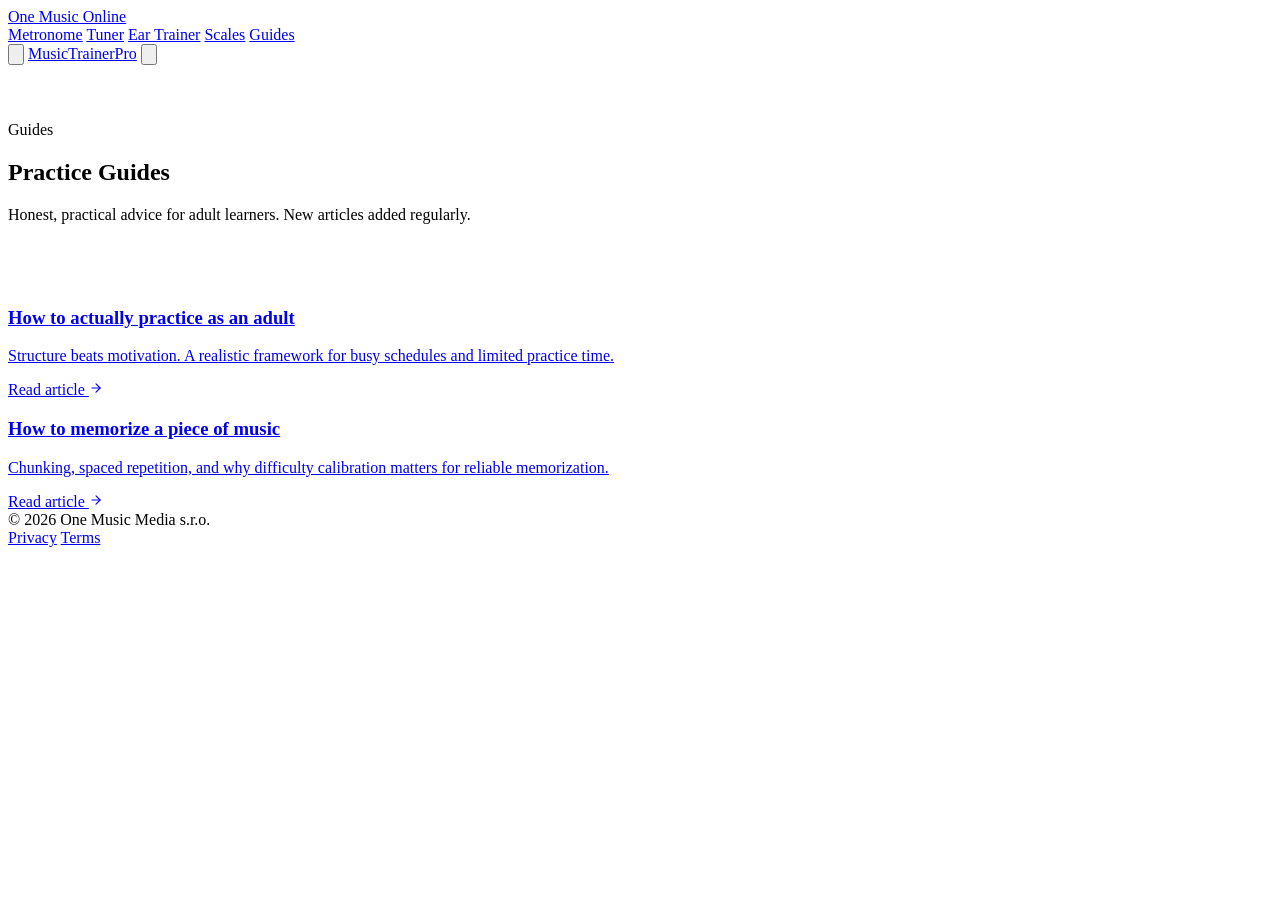
==== commit 13dc18e3: "Fix: use relative paths for GitHub Pages deployment" ====
--- a/blog/index.html
+++ b/blog/index.html
@@ -16,22 +16,22 @@
     <link rel="preconnect" href="https://fonts.googleapis.com">
     <link rel="preconnect" href="https://fonts.gstatic.com" crossorigin>
     <link href="https://fonts.googleapis.com/css2?family=Inter:wght@400;500;600;700;800&display=swap" rel="stylesheet">
-    <link rel="stylesheet" href="/assets/css/site.css">
+    <link rel="stylesheet" href="assets/css/site.css">
 </head>
 <body>
 
     <nav class="nav" role="navigation" aria-label="Main navigation">
         <div class="nav__inner">
-            <a href="/" class="nav__brand" aria-label="One Music Online home">
+            <a href="./" class="nav__brand" aria-label="One Music Online home">
                 <span class="nav__dot" aria-hidden="true"></span>
                 One Music Online
             </a>
             <div class="nav__links" role="menubar">
-                <a href="/tools/metronome.html" role="menuitem">Metronome</a>
-                <a href="/tools/tuner.html" role="menuitem">Tuner</a>
-                <a href="/tools/ear-trainer.html" role="menuitem">Ear Trainer</a>
-                <a href="/tools/scale-explorer.html" role="menuitem">Scales</a>
-                <a href="/blog/" role="menuitem" class="active">Guides</a>
+                <a href="tools/metronome.html" role="menuitem">Metronome</a>
+                <a href="tools/tuner.html" role="menuitem">Tuner</a>
+                <a href="tools/ear-trainer.html" role="menuitem">Ear Trainer</a>
+                <a href="tools/scale-explorer.html" role="menuitem">Scales</a>
+                <a href="blog/" role="menuitem" class="active">Guides</a>
             </div>
             <div class="nav__actions">
                 <button class="theme-toggle" data-theme-toggle aria-label="Toggle theme" type="button">
@@ -58,7 +58,7 @@
         <section class="section" style="padding-top: 0.5rem;">
             <div class="container">
                 <div class="grid">
-                    <a class="guide-card fade-in" href="/blog/how-to-practice-as-an-adult.html">
+                    <a class="guide-card fade-in" href="blog/how-to-practice-as-an-adult.html">
                         <h3>How to actually practice as an adult</h3>
                         <p>Structure beats motivation. A realistic framework for busy schedules and limited practice time.</p>
                         <span class="guide-card__link">
@@ -66,7 +66,7 @@
                             <svg style="width:14px;height:14px" viewBox="0 0 24 24" fill="none" stroke="currentColor" stroke-width="2" stroke-linecap="round" stroke-linejoin="round" aria-hidden="true"><line x1="5" y1="12" x2="19" y2="12"/><polyline points="12 5 19 12 12 19"/></svg>
                         </span>
                     </a>
-                    <a class="guide-card fade-in" href="/blog/how-to-memorize-a-piece.html">
+                    <a class="guide-card fade-in" href="blog/how-to-memorize-a-piece.html">
                         <h3>How to memorize a piece of music</h3>
                         <p>Chunking, spaced repetition, and why difficulty calibration matters for reliable memorization.</p>
                         <span class="guide-card__link">
@@ -92,7 +92,7 @@
         </div>
     </footer>
 
-    <script src="/assets/js/theme.js"></script>
+    <script src="assets/js/theme.js"></script>
     <script>document.getElementById('year').textContent = new Date().getFullYear();</script>
 </body>
 </html>
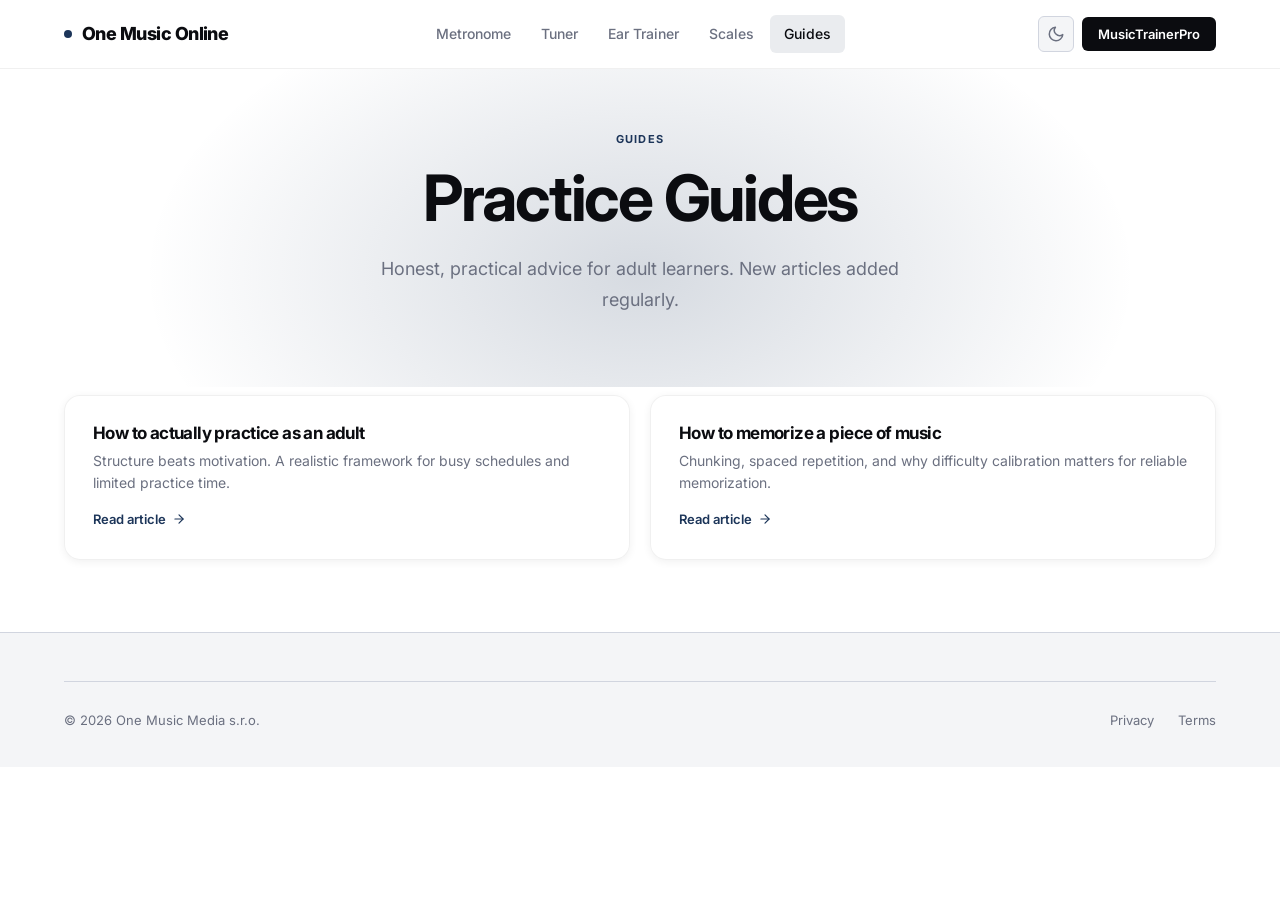
==== commit f1b636ee: "Fix: add <base href="/"> for GitHub Pages relative paths" ====
--- a/blog/index.html
+++ b/blog/index.html
@@ -1,6 +1,7 @@
 <!DOCTYPE html>
 <html lang="en" data-theme="light">
 <head>
+    <base href="/">
     <meta charset="UTF-8">
     <meta name="viewport" content="width=device-width, initial-scale=1.0">
     <meta http-equiv="X-UA-Compatible" content="IE=edge">
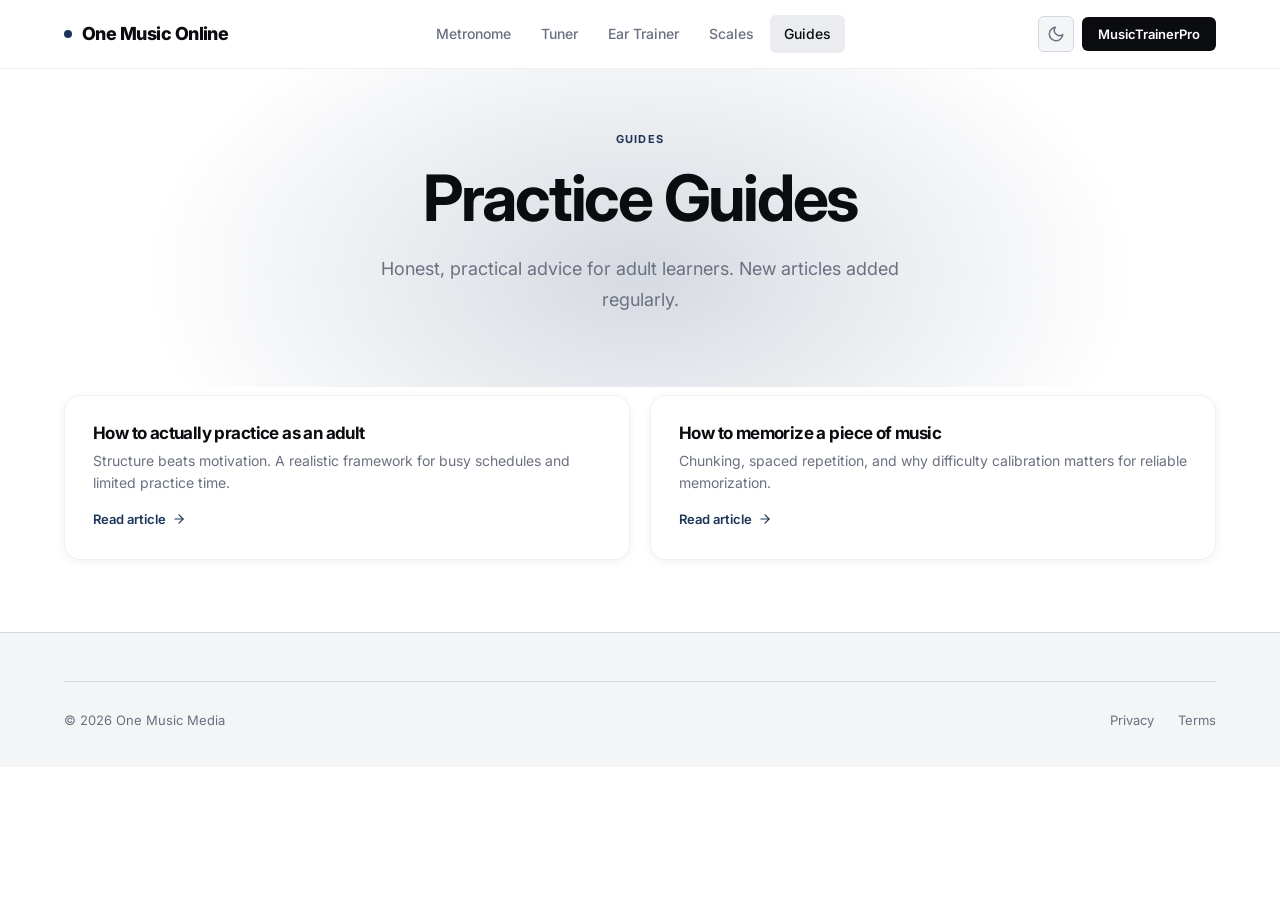
==== commit be06a354: "Fix: relative paths" ====
--- a/blog/index.html
+++ b/blog/index.html
@@ -1,7 +1,6 @@
 <!DOCTYPE html>
 <html lang="en" data-theme="light">
 <head>
-    <base href="/">
     <meta charset="UTF-8">
     <meta name="viewport" content="width=device-width, initial-scale=1.0">
     <meta http-equiv="X-UA-Compatible" content="IE=edge">
@@ -17,22 +16,22 @@
     <link rel="preconnect" href="https://fonts.googleapis.com">
     <link rel="preconnect" href="https://fonts.gstatic.com" crossorigin>
     <link href="https://fonts.googleapis.com/css2?family=Inter:wght@400;500;600;700;800&display=swap" rel="stylesheet">
-    <link rel="stylesheet" href="assets/css/site.css">
+    <link rel="stylesheet" href="../assets/css/site.css">
 </head>
 <body>
 
     <nav class="nav" role="navigation" aria-label="Main navigation">
         <div class="nav__inner">
-            <a href="./" class="nav__brand" aria-label="One Music Online home">
+            <a href="../" class="nav__brand" aria-label="One Music Online home">
                 <span class="nav__dot" aria-hidden="true"></span>
                 One Music Online
             </a>
             <div class="nav__links" role="menubar">
-                <a href="tools/metronome.html" role="menuitem">Metronome</a>
-                <a href="tools/tuner.html" role="menuitem">Tuner</a>
-                <a href="tools/ear-trainer.html" role="menuitem">Ear Trainer</a>
-                <a href="tools/scale-explorer.html" role="menuitem">Scales</a>
-                <a href="blog/" role="menuitem" class="active">Guides</a>
+                <a href="../tools/metronome.html" role="menuitem">Metronome</a>
+                <a href="../tools/tuner.html" role="menuitem">Tuner</a>
+                <a href="../tools/ear-trainer.html" role="menuitem">Ear Trainer</a>
+                <a href="../tools/scale-explorer.html" role="menuitem">Scales</a>
+                <a href="../blog/" role="menuitem" class="active">Guides</a>
             </div>
             <div class="nav__actions">
                 <button class="theme-toggle" data-theme-toggle aria-label="Toggle theme" type="button">
@@ -59,7 +58,7 @@
         <section class="section" style="padding-top: 0.5rem;">
             <div class="container">
                 <div class="grid">
-                    <a class="guide-card fade-in" href="blog/how-to-practice-as-an-adult.html">
+                    <a class="guide-card fade-in" href="../blog/how-to-practice-as-an-adult.html">
                         <h3>How to actually practice as an adult</h3>
                         <p>Structure beats motivation. A realistic framework for busy schedules and limited practice time.</p>
                         <span class="guide-card__link">
@@ -67,7 +66,7 @@
                             <svg style="width:14px;height:14px" viewBox="0 0 24 24" fill="none" stroke="currentColor" stroke-width="2" stroke-linecap="round" stroke-linejoin="round" aria-hidden="true"><line x1="5" y1="12" x2="19" y2="12"/><polyline points="12 5 19 12 12 19"/></svg>
                         </span>
                     </a>
-                    <a class="guide-card fade-in" href="blog/how-to-memorize-a-piece.html">
+                    <a class="guide-card fade-in" href="../blog/how-to-memorize-a-piece.html">
                         <h3>How to memorize a piece of music</h3>
                         <p>Chunking, spaced repetition, and why difficulty calibration matters for reliable memorization.</p>
                         <span class="guide-card__link">
@@ -84,7 +83,7 @@
     <footer class="footer" role="contentinfo">
         <div class="container">
             <div class="footer__bottom">
-                <span>&copy; <span id="year"></span> One Music Media s.r.o.</span>
+                <span>&copy; <span id="year"></span> One Music Media</span>
                 <div class="footer__legal">
                     <a href="https://musictrainer.pro/privacy">Privacy</a>
                     <a href="https://musictrainer.pro/terms">Terms</a>
@@ -93,7 +92,7 @@
         </div>
     </footer>
 
-    <script src="assets/js/theme.js"></script>
+    <script src="../assets/js/theme.js"></script>
     <script>document.getElementById('year').textContent = new Date().getFullYear();</script>
 </body>
 </html>
--- a/assets/css/site.css
+++ b/assets/css/site.css
@@ -0,0 +1,1162 @@
+/*
+ * One Music Online — shared design system
+ * onemusic.online
+ *
+ * Palette: ink + navy (matches One Music Media corporate site)
+ * Font: Inter via Google Fonts (display + body)
+ * Light/dark via [data-theme]
+ *
+ * Aesthetic: serious · modern · understated · professional
+ */
+
+/* ── Custom Properties ── */
+:root, [data-theme="light"] {
+    --ink-900: #0B0C10;
+    --ink-800: #141619;
+    --ink-700: #2D3037;
+    --ink-600: #4A4E59;
+    --ink-500: #6B7080;
+    --ink-400: #8A8F9E;
+    --ink-300: #B0B5C1;
+    --ink-200: #D1D5DF;
+    --ink-100: #EAECEF;
+    --ink-50:  #F4F5F7;
+
+    --navy-900: #0F1D32;
+    --navy-800: #162744;
+    --navy-700: #1C3559;
+    --navy-600: #244472;
+    --navy-500: #2E5A8C;
+    --navy-400: #3B72B0;
+    --navy-300: #5B8EC9;
+    --navy-200: #8EB4E2;
+    --navy-100: #BFD4F1;
+    --navy-50:  #E3EDF7;
+
+    --primary: var(--navy-700);
+    --primary-dark: var(--navy-800);
+    --primary-light: var(--navy-400);
+    --primary-glow: rgba(28, 53, 89, 0.10);
+    --primary-glow-strong: rgba(28, 53, 89, 0.18);
+
+    --accent: var(--ink-900);
+    --accent-dark: var(--navy-700);
+
+    --text: var(--ink-900);
+    --text-secondary: var(--ink-700);
+    --text-muted: var(--ink-500);
+
+    --surface: #FFFFFF;
+    --surface-2: var(--ink-50);
+    --surface-3: var(--ink-100);
+    --border: var(--ink-200);
+    --border-strong: var(--ink-300);
+
+    --glass-bg: rgba(255, 255, 255, 0.88);
+    --glass-border: rgba(0, 0, 0, 0.06);
+    --glass-blur: blur(20px);
+
+    --shadow-sm: 0 1px 2px rgba(11, 12, 16, 0.04);
+    --shadow: 0 2px 8px rgba(11, 12, 16, 0.06);
+    --shadow-md: 0 4px 16px rgba(11, 12, 16, 0.08);
+    --shadow-lg: 0 8px 32px rgba(11, 12, 16, 0.10);
+    --shadow-xl: 0 16px 48px rgba(11, 12, 16, 0.12);
+
+    --radius-sm: 6px;
+    --radius: 8px;
+    --radius-lg: 12px;
+    --radius-xl: 16px;
+    --radius-2xl: 24px;
+
+    --font-display: 'Inter', 'Helvetica Neue', system-ui, sans-serif;
+    --font-body: 'Inter', 'Helvetica Neue', system-ui, sans-serif;
+
+    --transition-fast: 150ms ease;
+    --transition-base: 250ms ease;
+    --transition-slow: 400ms ease;
+}
+
+[data-theme="dark"] {
+    --primary: var(--navy-400);
+    --primary-dark: var(--navy-500);
+    --primary-light: var(--navy-300);
+    --primary-glow: rgba(59, 114, 176, 0.12);
+    --primary-glow-strong: rgba(59, 114, 176, 0.20);
+
+    --accent: var(--primary);
+    --accent-dark: var(--navy-300);
+
+    --text: #E8EAF0;
+    --text-secondary: #B0B5C1;
+    --text-muted: #6B7080;
+
+    --surface: #0B0C10;
+    --surface-2: #141619;
+    --surface-3: #1E2028;
+    --border: #2D3037;
+    --border-strong: #4A4E59;
+
+    --glass-bg: rgba(11, 12, 16, 0.90);
+    --glass-border: rgba(255, 255, 255, 0.04);
+    --glass-blur: blur(20px);
+
+    --shadow-sm: 0 1px 2px rgba(0, 0, 0, 0.3);
+    --shadow: 0 2px 8px rgba(0, 0, 0, 0.4);
+    --shadow-md: 0 4px 16px rgba(0, 0, 0, 0.5);
+    --shadow-lg: 0 8px 32px rgba(0, 0, 0, 0.55);
+    --shadow-xl: 0 16px 48px rgba(0, 0, 0, 0.6);
+}
+
+/* ── Reset ── */
+*, *::before, *::after {
+    box-sizing: border-box;
+    margin: 0;
+    padding: 0;
+}
+
+html {
+    scroll-behavior: smooth;
+    -webkit-text-size-adjust: 100%;
+    scroll-padding-top: 76px;
+}
+
+body {
+    font-family: var(--font-body);
+    font-size: 16px;
+    line-height: 1.6;
+    color: var(--text);
+    background: var(--surface);
+    -webkit-font-smoothing: antialiased;
+    -moz-osx-font-smoothing: grayscale;
+    overflow-x: hidden;
+}
+
+img, svg {
+    max-width: 100%;
+    height: auto;
+    display: block;
+}
+
+a {
+    color: var(--primary);
+    text-decoration: none;
+    transition: color var(--transition-fast);
+}
+
+a:hover {
+    color: var(--primary-dark);
+}
+
+[data-theme="dark"] a:hover {
+    color: var(--primary-light);
+}
+
+/* ── Typography ── */
+h1, h2, h3, h4 {
+    font-family: var(--font-display);
+    line-height: 1.15;
+    letter-spacing: -0.035em;
+    color: var(--text);
+    font-weight: 700;
+}
+
+h1 { font-size: clamp(2.5rem, 5.5vw, 4rem); }
+h2 { font-size: clamp(1.5rem, 3.5vw, 2.25rem); }
+h3 { font-size: 1.25rem; }
+h4 { font-size: 1.0625rem; }
+
+p {
+    color: var(--text-secondary);
+    line-height: 1.7;
+}
+
+strong {
+    font-weight: 600;
+    color: var(--text);
+}
+
+/* ── Utility ── */
+.container {
+    max-width: 1200px;
+    margin: 0 auto;
+    padding: 0 1.5rem;
+}
+
+.container--narrow {
+    max-width: 780px;
+}
+
+.sr-only {
+    position: absolute;
+    width: 1px;
+    height: 1px;
+    padding: 0;
+    margin: -1px;
+    overflow: hidden;
+    clip: rect(0, 0, 0, 0);
+    white-space: nowrap;
+    border: 0;
+}
+
+/* ── Buttons ── */
+.btn {
+    display: inline-flex;
+    align-items: center;
+    justify-content: center;
+    gap: 0.5rem;
+    padding: 0.8125rem 1.625rem;
+    border-radius: var(--radius);
+    font-weight: 600;
+    font-size: 0.9375rem;
+    font-family: var(--font-body);
+    border: none;
+    cursor: pointer;
+    transition: all var(--transition-base);
+    text-decoration: none;
+    white-space: nowrap;
+}
+
+.btn:hover {
+    text-decoration: none;
+    transform: translateY(-1px);
+}
+
+.btn--primary {
+    background: var(--ink-900);
+    color: #fff;
+    box-shadow: var(--shadow-sm);
+}
+
+[data-theme="dark"] .btn--primary {
+    background: var(--primary);
+}
+
+.btn--primary:hover {
+    background: var(--navy-800);
+    box-shadow: var(--shadow-md);
+    color: #fff;
+}
+
+[data-theme="dark"] .btn--primary:hover {
+    background: var(--primary-dark);
+}
+
+.btn--outline {
+    background: transparent;
+    color: var(--text);
+    border: 1.5px solid var(--border-strong);
+}
+
+.btn--outline:hover {
+    border-color: var(--ink-900);
+    color: var(--ink-900);
+    background: var(--surface-2);
+}
+
+[data-theme="dark"] .btn--outline:hover {
+    border-color: var(--primary-light);
+    color: var(--primary-light);
+    background: var(--primary-glow);
+}
+
+.btn--ghost {
+    background: var(--glass-bg);
+    color: var(--text);
+    backdrop-filter: var(--glass-blur);
+    border: 1px solid var(--glass-border);
+}
+
+.btn--ghost:hover {
+    background: var(--surface-3);
+    color: var(--text);
+}
+
+.btn--lg {
+    padding: 1rem 2rem;
+    font-size: 1rem;
+    border-radius: var(--radius-lg);
+}
+
+/* Arrow icon helper */
+.btn .arrow {
+    display: inline-block;
+    width: 16px;
+    height: 16px;
+    transition: transform var(--transition-fast);
+}
+
+.btn:hover .arrow {
+    transform: translateX(2px);
+}
+
+/* ── Navigation ── */
+.nav {
+    position: sticky;
+    top: 0;
+    z-index: 100;
+    background: var(--glass-bg);
+    backdrop-filter: var(--glass-blur);
+    -webkit-backdrop-filter: var(--glass-blur);
+    border-bottom: 1px solid var(--glass-border);
+    transition: all var(--transition-base);
+}
+
+.nav.scrolled {
+    box-shadow: var(--shadow);
+}
+
+.nav__inner {
+    display: flex;
+    align-items: center;
+    justify-content: space-between;
+    height: 68px;
+    max-width: 1200px;
+    margin: 0 auto;
+    padding: 0 1.5rem;
+}
+
+.nav__brand {
+    display: flex;
+    align-items: center;
+    gap: 0.625rem;
+    font-family: var(--font-display);
+    font-weight: 800;
+    font-size: 1.125rem;
+    color: var(--text);
+    text-decoration: none;
+    letter-spacing: -0.03em;
+}
+
+.nav__brand:hover {
+    text-decoration: none;
+    color: var(--text);
+}
+
+.nav__dot {
+    width: 8px;
+    height: 8px;
+    border-radius: 50%;
+    background: var(--primary);
+    flex-shrink: 0;
+}
+
+.nav__links {
+    display: flex;
+    align-items: center;
+    gap: 0.125rem;
+}
+
+.nav__links a {
+    color: var(--text-muted);
+    font-size: 0.875rem;
+    font-weight: 500;
+    padding: 0.5rem 0.875rem;
+    border-radius: var(--radius-sm);
+    transition: all var(--transition-fast);
+    text-decoration: none;
+}
+
+.nav__links a:hover {
+    color: var(--text);
+    background: var(--surface-3);
+    text-decoration: none;
+}
+
+.nav__links a.active {
+    color: var(--text);
+    background: var(--surface-3);
+}
+
+.nav__actions {
+    display: flex;
+    align-items: center;
+    gap: 0.5rem;
+}
+
+.nav__cta {
+    background: var(--ink-900);
+    color: #fff !important;
+    padding: 0.4375rem 1rem;
+    border-radius: var(--radius-sm);
+    font-weight: 600;
+    font-size: 0.8125rem;
+}
+
+[data-theme="dark"] .nav__cta {
+    background: var(--primary);
+    color: var(--ink-900) !important;
+}
+
+.nav__cta:hover {
+    background: var(--navy-800);
+    color: #fff !important;
+    text-decoration: none;
+}
+
+[data-theme="dark"] .nav__cta:hover {
+    background: var(--primary-dark);
+    color: var(--ink-900) !important;
+}
+
+.theme-toggle {
+    background: var(--surface-2);
+    color: var(--text-muted);
+    border: 1px solid var(--border);
+    width: 36px;
+    height: 36px;
+    border-radius: var(--radius-sm);
+    cursor: pointer;
+    display: flex;
+    align-items: center;
+    justify-content: center;
+    transition: all var(--transition-fast);
+}
+
+.theme-toggle:hover {
+    color: var(--text);
+    border-color: var(--border-strong);
+    background: var(--surface-3);
+}
+
+.theme-toggle svg {
+    width: 18px;
+    height: 18px;
+    fill: none;
+    stroke: currentColor;
+    stroke-width: 2;
+    stroke-linecap: round;
+    stroke-linejoin: round;
+}
+
+/* Mobile nav */
+.nav__menu-btn {
+    display: none;
+    background: none;
+    border: none;
+    color: var(--text);
+    cursor: pointer;
+    padding: 0.5rem;
+}
+
+.nav__menu-btn svg {
+    width: 22px;
+    height: 22px;
+    fill: none;
+    stroke: currentColor;
+    stroke-width: 2;
+    stroke-linecap: round;
+    stroke-linejoin: round;
+}
+
+@media (max-width: 768px) {
+    .nav__menu-btn {
+        display: block;
+    }
+    .nav__links {
+        display: none;
+        position: absolute;
+        top: 68px;
+        left: 0;
+        right: 0;
+        background: var(--glass-bg);
+        backdrop-filter: var(--glass-blur);
+        -webkit-backdrop-filter: var(--glass-blur);
+        border-bottom: 1px solid var(--border);
+        flex-direction: column;
+        padding: 0.75rem 1.5rem;
+        gap: 0;
+        box-shadow: var(--shadow-lg);
+    }
+    .nav__links.open {
+        display: flex;
+    }
+    .nav__links a {
+        padding: 0.75rem 0.875rem;
+        width: 100%;
+    }
+}
+
+/* ── Hero Section ── */
+.hero {
+    position: relative;
+    padding: 5.5rem 0 4.5rem;
+    overflow: hidden;
+}
+
+.hero::before {
+    content: '';
+    position: absolute;
+    top: -30%;
+    left: 50%;
+    transform: translateX(-50%);
+    width: 1000px;
+    height: 600px;
+    background: radial-gradient(ellipse at center, var(--primary-glow-strong) 0%, transparent 70%);
+    pointer-events: none;
+    z-index: 0;
+}
+
+.hero__content {
+    position: relative;
+    z-index: 1;
+    text-align: center;
+    max-width: 720px;
+    margin: 0 auto;
+}
+
+.hero__subtitle {
+    display: inline-flex;
+    align-items: center;
+    gap: 0.5rem;
+    padding: 0.3125rem 0.875rem;
+    background: var(--primary-glow);
+    color: var(--primary);
+    border-radius: var(--radius-full);
+    font-size: 0.8125rem;
+    font-weight: 600;
+    margin-bottom: 1.5rem;
+    border: 1px solid var(--primary-glow-strong);
+    letter-spacing: 0.02em;
+}
+
+.hero__subtitle-dot {
+    width: 6px;
+    height: 6px;
+    border-radius: 50%;
+    background: var(--primary);
+    animation: pulse-dot 2s ease-in-out infinite;
+}
+
+@keyframes pulse-dot {
+    0%, 100% { opacity: 1; transform: scale(1); }
+    50% { opacity: 0.5; transform: scale(1.3); }
+}
+
+.hero h1 {
+    margin-bottom: 1.25rem;
+}
+
+.hero h1 .accent {
+    background: linear-gradient(135deg, var(--ink-900) 0%, var(--primary) 100%);
+    -webkit-background-clip: text;
+    -webkit-text-fill-color: transparent;
+    background-clip: text;
+}
+
+.hero p {
+    font-size: 1.125rem;
+    color: var(--text-muted);
+    max-width: 580px;
+    margin: 0 auto 2rem;
+    line-height: 1.7;
+}
+
+.hero__actions {
+    display: flex;
+    align-items: center;
+    justify-content: center;
+    gap: 0.875rem;
+    flex-wrap: wrap;
+}
+
+/* ── Section ── */
+.section {
+    padding: 4.5rem 0;
+}
+
+.section--alt {
+    background: var(--surface-2);
+}
+
+.section__head {
+    text-align: center;
+    margin-bottom: 3rem;
+}
+
+.section__head h2 {
+    margin-bottom: 0.75rem;
+}
+
+.section__head p {
+    font-size: 1.0625rem;
+    color: var(--text-muted);
+    max-width: 520px;
+    margin: 0 auto;
+}
+
+.section__label {
+    display: inline-block;
+    font-size: 0.6875rem;
+    font-weight: 700;
+    text-transform: uppercase;
+    letter-spacing: 0.12em;
+    color: var(--primary);
+    margin-bottom: 0.75rem;
+}
+
+/* ── Cards Grid ── */
+.grid {
+    display: grid;
+    gap: 1.25rem;
+    grid-template-columns: repeat(auto-fit, minmax(260px, 1fr));
+}
+
+.grid--3 {
+    grid-template-columns: repeat(3, 1fr);
+}
+
+.grid--2 {
+    grid-template-columns: repeat(2, 1fr);
+}
+
+@media (max-width: 900px) {
+    .grid--3 {
+        grid-template-columns: 1fr;
+    }
+    .grid--2 {
+        grid-template-columns: 1fr;
+    }
+}
+
+/* ── Tool Card ── */
+.tool-card {
+    background: var(--glass-bg);
+    backdrop-filter: var(--glass-blur);
+    -webkit-backdrop-filter: var(--glass-blur);
+    border: 1px solid var(--glass-border);
+    border-radius: var(--radius-xl);
+    padding: 2rem;
+    box-shadow: var(--shadow);
+    transition: all var(--transition-base);
+    text-decoration: none;
+    color: var(--text);
+    display: block;
+    position: relative;
+    overflow: hidden;
+}
+
+.tool-card:hover {
+    text-decoration: none;
+    color: var(--text);
+    transform: translateY(-3px);
+    box-shadow: var(--shadow-md);
+    border-color: var(--border-strong);
+}
+
+.tool-card__icon {
+    width: 48px;
+    height: 48px;
+    border-radius: var(--radius);
+    display: flex;
+    align-items: center;
+    justify-content: center;
+    margin-bottom: 1.125rem;
+    flex-shrink: 0;
+    background: var(--primary-glow);
+    color: var(--primary);
+}
+
+.tool-card__icon svg {
+    width: 24px;
+    height: 24px;
+    fill: none;
+    stroke: currentColor;
+    stroke-width: 1.5;
+    stroke-linecap: round;
+    stroke-linejoin: round;
+}
+
+.tool-card h3 {
+    margin-bottom: 0.375rem;
+    font-size: 1.125rem;
+}
+
+.tool-card p {
+    font-size: 0.875rem;
+    color: var(--text-muted);
+    line-height: 1.6;
+}
+
+.tool-card__badge {
+    position: absolute;
+    top: 1rem;
+    right: 1rem;
+    padding: 0.1875rem 0.5rem;
+    border-radius: var(--radius-full);
+    font-size: 0.6875rem;
+    font-weight: 700;
+    text-transform: uppercase;
+    letter-spacing: 0.06em;
+    background: var(--ink-900);
+    color: #fff;
+}
+
+[data-theme="dark"] .tool-card__badge {
+    background: var(--primary);
+    color: var(--ink-900);
+}
+
+/* ── Guide Card ── */
+.guide-card {
+    background: var(--glass-bg);
+    backdrop-filter: var(--glass-blur);
+    -webkit-backdrop-filter: var(--glass-blur);
+    border: 1px solid var(--glass-border);
+    border-radius: var(--radius-xl);
+    padding: 1.75rem;
+    box-shadow: var(--shadow);
+    transition: all var(--transition-base);
+    text-decoration: none;
+    color: var(--text);
+    display: block;
+}
+
+.guide-card:hover {
+    text-decoration: none;
+    color: var(--text);
+    transform: translateY(-3px);
+    box-shadow: var(--shadow-md);
+    border-color: var(--border-strong);
+}
+
+.guide-card h3 {
+    margin-bottom: 0.375rem;
+    font-size: 1.0625rem;
+}
+
+.guide-card p {
+    font-size: 0.875rem;
+    color: var(--text-muted);
+    line-height: 1.6;
+}
+
+.guide-card__link {
+    display: inline-flex;
+    align-items: center;
+    gap: 0.375rem;
+    font-size: 0.8125rem;
+    font-weight: 600;
+    color: var(--primary);
+    margin-top: 0.875rem;
+    text-decoration: none;
+}
+
+.guide-card__link:hover {
+    gap: 0.5rem;
+    text-decoration: none;
+}
+
+/* ── Tool Page Shell ── */
+.tool {
+    max-width: 640px;
+    margin: 0 auto;
+    padding: 3rem 1.5rem;
+    text-align: center;
+}
+
+.tool h1 {
+    font-size: 2rem;
+    margin-bottom: 0.5rem;
+}
+
+.tool__sub {
+    color: var(--text-muted);
+    margin-bottom: 2.5rem;
+    font-size: 1rem;
+}
+
+.tool__panel {
+    background: var(--glass-bg);
+    backdrop-filter: var(--glass-blur);
+    -webkit-backdrop-filter: var(--glass-blur);
+    border: 1px solid var(--glass-border);
+    border-radius: var(--radius-xl);
+    padding: 2.5rem 2rem;
+    box-shadow: var(--shadow-md);
+}
+
+.tool__readout {
+    font-family: var(--font-display);
+    font-weight: 800;
+    letter-spacing: -0.03em;
+}
+
+.control-row {
+    display: flex;
+    align-items: center;
+    justify-content: center;
+    gap: 1rem;
+    flex-wrap: wrap;
+    margin: 1.25rem 0;
+}
+
+input[type="range"] {
+    width: 100%;
+    accent-color: var(--primary);
+}
+
+select, input[type="number"] {
+    font-family: var(--font-body);
+    font-size: 0.9375rem;
+    padding: 0.5rem 0.75rem;
+    border: 1.5px solid var(--border);
+    border-radius: var(--radius-sm);
+    background: var(--surface);
+    color: var(--text);
+}
+
+select:focus, input:focus {
+    outline: none;
+    border-color: var(--primary);
+    box-shadow: 0 0 0 3px var(--primary-glow);
+}
+
+.iconbtn {
+    width: 40px;
+    height: 40px;
+    border-radius: var(--radius-sm);
+    border: 1.5px solid var(--border);
+    background: var(--surface);
+    color: var(--text);
+    cursor: pointer;
+    font-size: 1.125rem;
+    display: flex;
+    align-items: center;
+    justify-content: center;
+    transition: all var(--transition-fast);
+}
+
+.iconbtn:hover {
+    border-color: var(--primary);
+    background: var(--primary-glow);
+    color: var(--primary);
+}
+
+/* ── SEO Prose ── */
+.prose {
+    max-width: 720px;
+    margin: 0 auto;
+    text-align: left;
+}
+
+.prose h2 {
+    font-size: 1.375rem;
+    margin: 2rem 0 0.875rem;
+}
+
+.prose p {
+    color: var(--text-muted);
+    margin-bottom: 1rem;
+    font-size: 0.9375rem;
+}
+
+.prose ul {
+    color: var(--text-muted);
+    margin: 0 0 1rem 1.25rem;
+}
+
+.prose li {
+    color: var(--text-muted);
+    font-size: 0.9375rem;
+    margin-bottom: 0.375rem;
+}
+
+/* ── CTA Band ── */
+.cta-band {
+    background: var(--ink-900);
+    border-radius: var(--radius-2xl);
+    padding: 3rem 2.5rem;
+    text-align: center;
+    margin: 3rem 0;
+    position: relative;
+    overflow: hidden;
+}
+
+[data-theme="dark"] .cta-band {
+    background: linear-gradient(135deg, var(--navy-800), var(--navy-600));
+}
+
+.cta-band::before {
+    content: '';
+    position: absolute;
+    top: -40%;
+    right: -15%;
+    width: 300px;
+    height: 300px;
+    background: radial-gradient(circle, rgba(44, 68, 114, 0.3) 0%, transparent 70%);
+    pointer-events: none;
+}
+
+.cta-band h2 {
+    color: #fff;
+    margin-bottom: 0.75rem;
+    font-size: 1.5rem;
+}
+
+.cta-band p {
+    color: rgba(255, 255, 255, 0.7);
+    margin-bottom: 1.5rem;
+    font-size: 0.9375rem;
+}
+
+.cta-band .btn--outline {
+    border-color: rgba(255, 255, 255, 0.25);
+    color: #fff;
+    background: rgba(255, 255, 255, 0.06);
+    backdrop-filter: blur(10px);
+}
+
+.cta-band .btn--outline:hover {
+    background: rgba(255, 255, 255, 0.12);
+    border-color: rgba(255, 255, 255, 0.4);
+    color: #fff;
+}
+
+/* ── Breadcrumbs ── */
+.breadcrumb {
+    display: flex;
+    align-items: center;
+    gap: 0.5rem;
+    font-size: 0.8125rem;
+    color: var(--text-muted);
+    margin-bottom: 2rem;
+}
+
+.breadcrumb a {
+    color: var(--text-muted);
+    text-decoration: none;
+}
+
+.breadcrumb a:hover {
+    color: var(--primary);
+}
+
+.breadcrumb .sep {
+    color: var(--ink-300);
+}
+
+.breadcrumb .current {
+    color: var(--text-secondary);
+    font-weight: 500;
+}
+
+/* ── Blog Article ── */
+.article {
+    max-width: 720px;
+    margin: 0 auto;
+    padding: 2rem 1.5rem 4rem;
+}
+
+.article__header {
+    margin-bottom: 2rem;
+}
+
+.article__header h1 {
+    font-size: clamp(1.75rem, 4vw, 2.5rem);
+    margin-bottom: 0.75rem;
+}
+
+.article__meta {
+    display: flex;
+    align-items: center;
+    gap: 1rem;
+    font-size: 0.8125rem;
+    color: var(--text-muted);
+    margin-bottom: 1rem;
+}
+
+.article__body h2 {
+    font-size: 1.375rem;
+    margin: 2.5rem 0 1rem;
+}
+
+.article__body h3 {
+    font-size: 1.125rem;
+    margin: 2rem 0 0.75rem;
+}
+
+.article__body p {
+    color: var(--text-secondary);
+    margin-bottom: 1.25rem;
+    line-height: 1.75;
+}
+
+.article__body ul, .article__body ol {
+    color: var(--text-secondary);
+    margin: 0 0 1.5rem 1.25rem;
+}
+
+.article__body li {
+    margin-bottom: 0.5rem;
+    line-height: 1.6;
+}
+
+.article__body strong {
+    color: var(--text);
+}
+
+.article__body a {
+    font-weight: 500;
+}
+
+.article__back {
+    display: inline-flex;
+    align-items: center;
+    gap: 0.375rem;
+    font-size: 0.875rem;
+    font-weight: 500;
+    color: var(--text-muted);
+    margin-bottom: 1.5rem;
+    text-decoration: none;
+}
+
+.article__back:hover {
+    color: var(--primary);
+}
+
+/* ── Footer ── */
+.footer {
+    background: var(--surface-2);
+    border-top: 1px solid var(--border);
+    padding: 3rem 0 2rem;
+}
+
+.footer__grid {
+    display: grid;
+    grid-template-columns: 2fr 1fr 1fr 1fr;
+    gap: 3rem;
+    margin-bottom: 2.5rem;
+}
+
+.footer__brand {
+    display: flex;
+    align-items: center;
+    gap: 0.5rem;
+    font-family: var(--font-display);
+    font-weight: 800;
+    font-size: 1.0625rem;
+    color: var(--text);
+    margin-bottom: 0.875rem;
+    text-decoration: none;
+    letter-spacing: -0.03em;
+}
+
+.footer__brand:hover {
+    color: var(--text);
+}
+
+.footer__desc {
+    color: var(--text-muted);
+    font-size: 0.875rem;
+    line-height: 1.6;
+    max-width: 280px;
+}
+
+.footer h4 {
+    font-size: 0.6875rem;
+    text-transform: uppercase;
+    letter-spacing: 0.12em;
+    color: var(--text-muted);
+    font-weight: 700;
+    margin-bottom: 0.875rem;
+    font-family: var(--font-body);
+}
+
+.footer a {
+    display: block;
+    color: var(--text-secondary);
+    font-size: 0.875rem;
+    padding: 0.25rem 0;
+    transition: color var(--transition-fast);
+    text-decoration: none;
+}
+
+.footer a:hover {
+    color: var(--primary);
+}
+
+.footer__bottom {
+    border-top: 1px solid var(--border);
+    padding-top: 1.5rem;
+    display: flex;
+    align-items: center;
+    justify-content: space-between;
+    flex-wrap: wrap;
+    gap: 1rem;
+    color: var(--text-muted);
+    font-size: 0.8125rem;
+}
+
+.footer__legal {
+    display: flex;
+    gap: 1.5rem;
+}
+
+.footer__legal a {
+    font-size: 0.8125rem;
+    color: var(--text-muted);
+}
+
+.footer__legal a:hover {
+    color: var(--primary);
+}
+
+@media (max-width: 768px) {
+    .footer__grid {
+        grid-template-columns: 1fr 1fr;
+        gap: 2rem;
+    }
+    .footer__brand {
+        margin-bottom: 0.5rem;
+    }
+    .footer__desc {
+        max-width: 100%;
+    }
+    .footer__bottom {
+        flex-direction: column;
+        text-align: center;
+    }
+}
+
+@media (max-width: 480px) {
+    .footer__grid {
+        grid-template-columns: 1fr;
+    }
+}
+
+@media (max-width: 600px) {
+    .hero {
+        padding: 3.5rem 0 2.5rem;
+    }
+    .hero__stats {
+        gap: 1.5rem;
+        flex-wrap: wrap;
+    }
+    .hero__actions {
+        flex-direction: column;
+        gap: 0.75rem;
+    }
+    .hero__actions .btn {
+        width: 100%;
+        justify-content: center;
+    }
+}
+
+/* ── Fade-in animation ── */
+.fade-in {
+    opacity: 0;
+    transform: translateY(16px);
+    transition: opacity 0.5s ease, transform 0.5s ease;
+}
+
+.fade-in.visible {
+    opacity: 1;
+    transform: translateY(0);
+}
+
+/* ── Print ── */
+@media print {
+    .nav, .theme-toggle, .footer { display: none; }
+    body { color: #000; background: #fff; }
+    a { color: #000; }
+}
